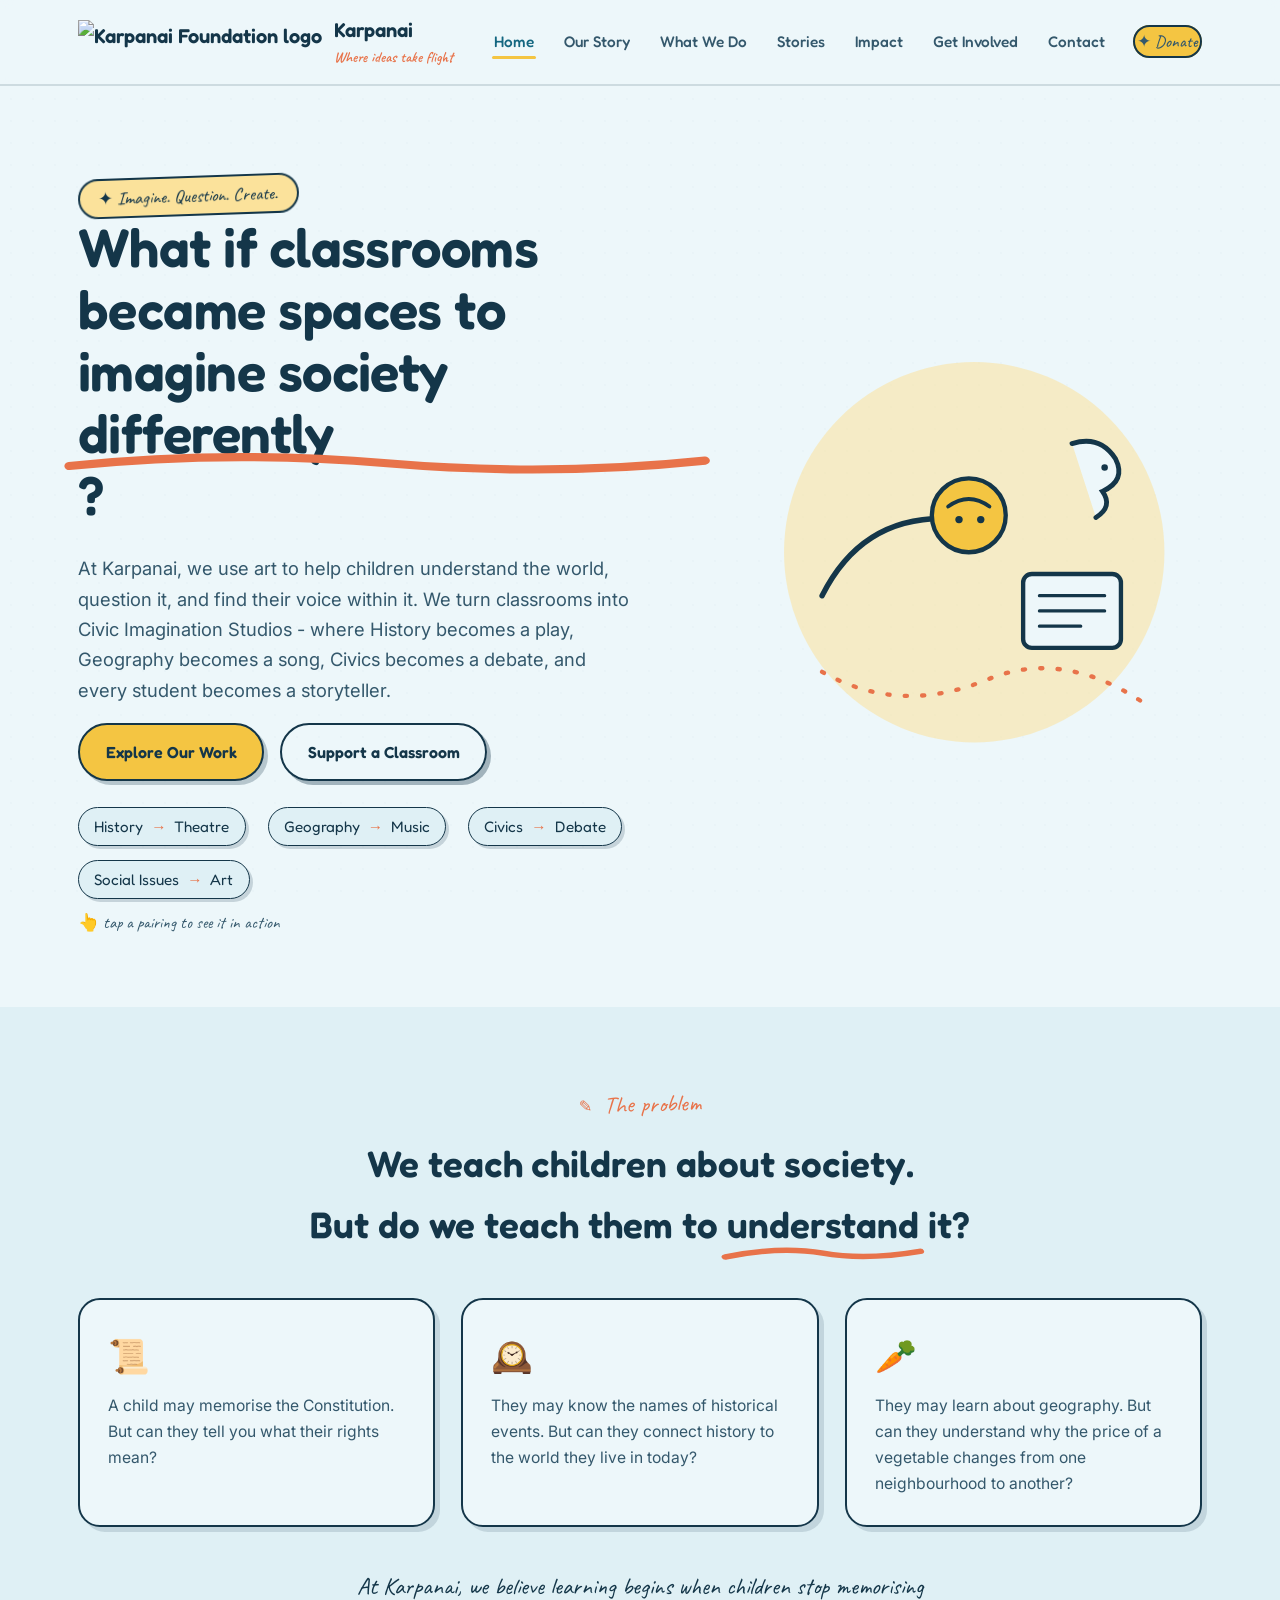
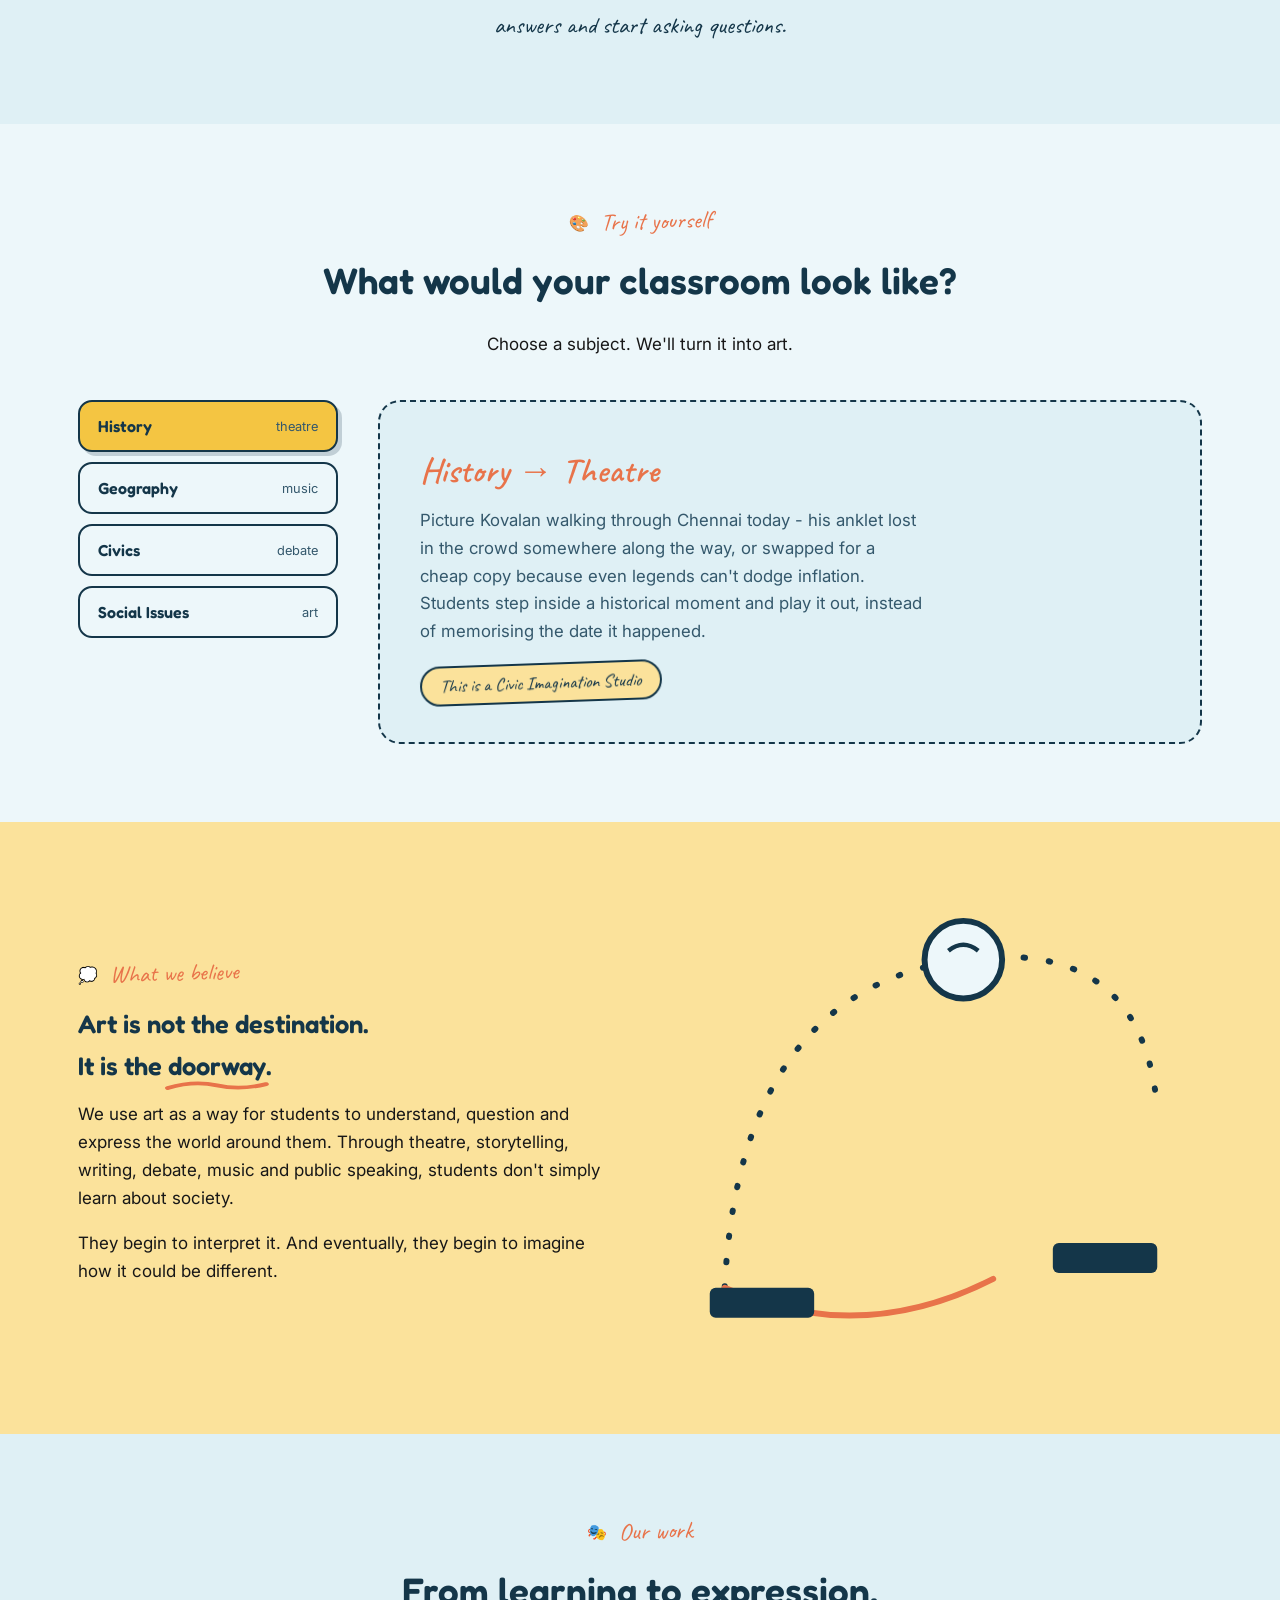
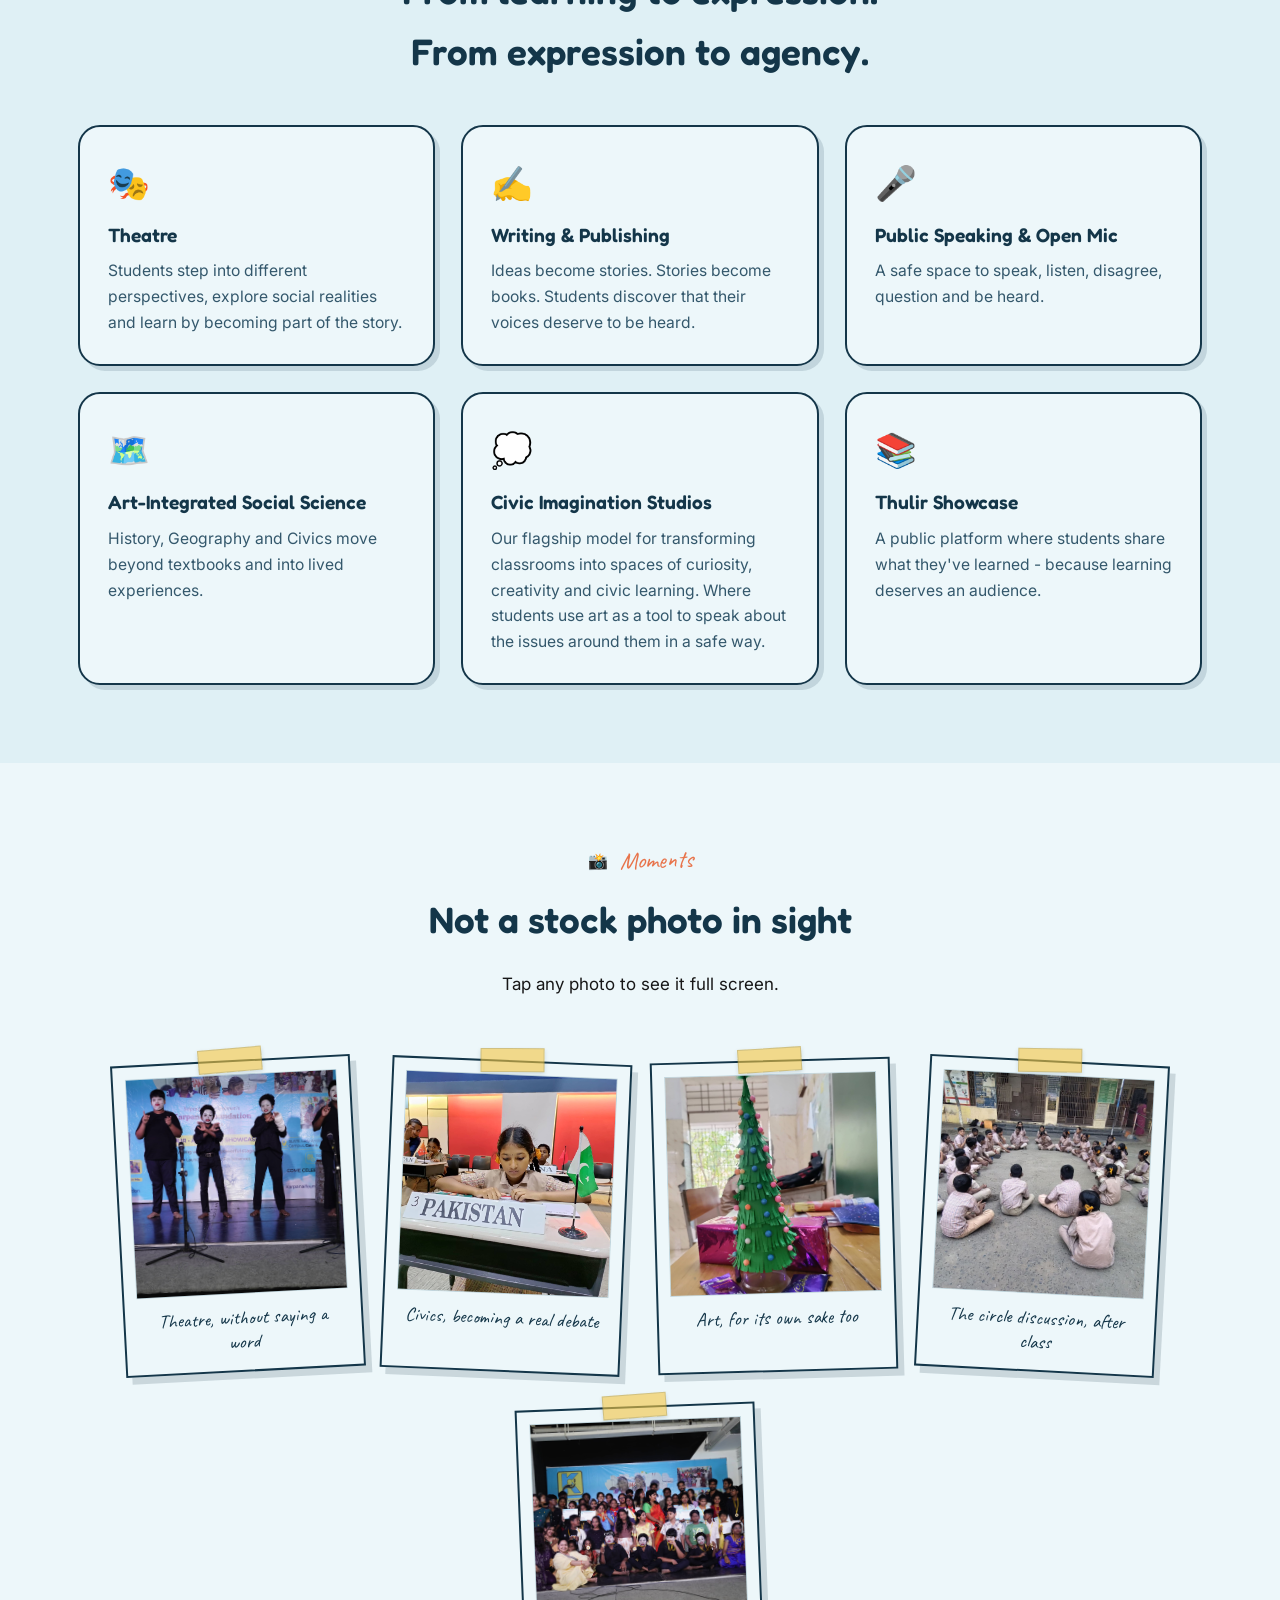
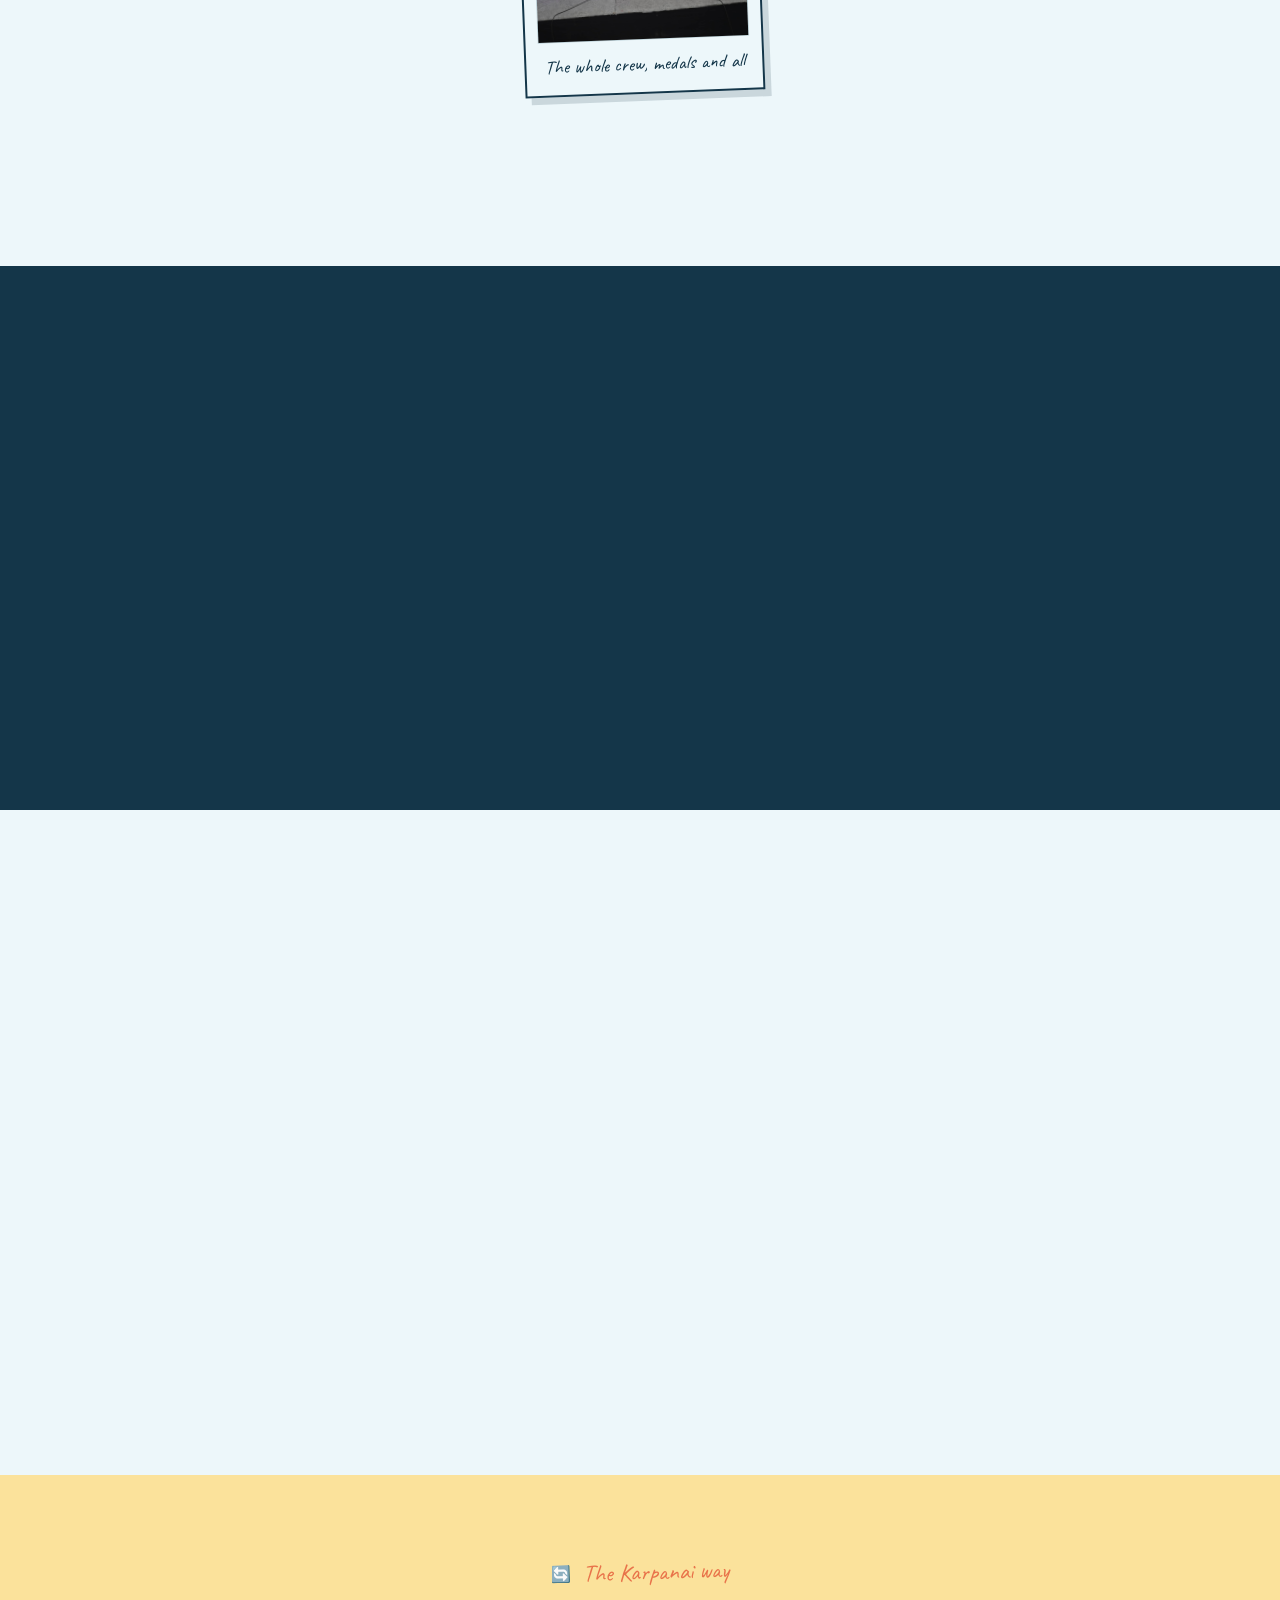
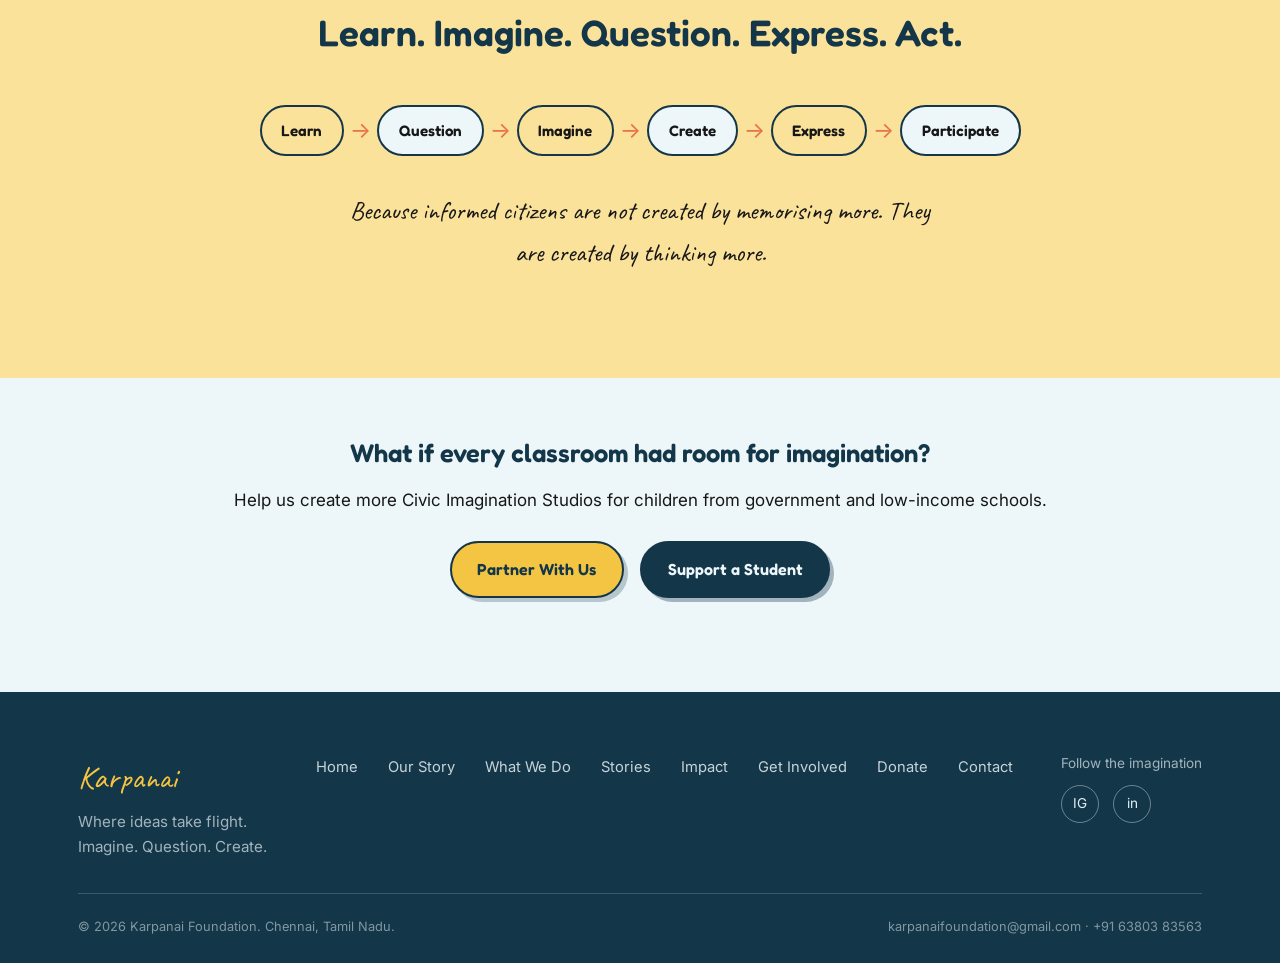
==== index.html @ 03db067e "Redesign site: clean URLs, real photo galleries, and content updates - Convert all inner pages to cl" ====
<!DOCTYPE html>
<html lang="en">
<head>
<meta charset="UTF-8">
<meta name="viewport" content="width=device-width, initial-scale=1.0">
<title>Home | Karpanai Foundation</title>
<meta name="description" content="Karpanai Foundation transforms classrooms into Civic Imagination Studios where children use art to understand, question and express the world around them.">
<link rel="icon" href="assets/logo.jpg">
<link rel="stylesheet" href="css/style.css">
</head>
<body>
<div id="top"></div>
<header class="site-header">
  <nav class="nav">
    <a class="nav-brand" href="./">
      <img src="assets/logo.jpg" alt="Karpanai Foundation logo">
      <span>Karpanai<small>Where ideas take flight</small></span>
    </a>
    <ul class="nav-links" id="navLinks">
      <li><a href="./">Home</a></li>
      <li><a href="our-story/">Our Story</a></li>
      <li><a href="what-we-do/">What We Do</a></li>
      <li><a href="stories/">Stories</a></li>
      <li><a href="impact/">Impact</a></li>
      <li><a href="get-involved/">Get Involved</a></li>
      <li><a href="contact/">Contact</a></li>
      <li><a href="donate/" class="nav-cta">✦ Donate</a></li>
    </ul>
    <button class="nav-toggle" id="navToggle" aria-label="Toggle menu" aria-expanded="false">
      <span></span><span></span><span></span>
    </button>
  </nav>
</header>


<section class="hero">
  <div class="wrap">
    <div class="hero-copy reveal">
      <span class="badge">✦ Imagine. Question. Create.</span>
      <h1>What if classrooms became spaces to <span class="doodle-underline">imagine society differently<svg viewBox="0 0 400 20" preserveAspectRatio="none"><path d="M2 14 Q100 2 200 12 T398 10"/></svg></span>?</h1>
      <p class="lede">At Karpanai, we use art to help children understand the world, question it, and find their voice within it. We turn classrooms into Civic Imagination Studios - where History becomes a play, Geography becomes a song, Civics becomes a debate, and every student becomes a storyteller.</p>
      <div class="btn-row">
        <a class="btn btn-yellow" href="what-we-do/">Explore Our Work</a>
        <a class="btn btn-ghost" href="https://forms.gle/n31mEGHjFD6ANVn47" target="_blank" rel="noopener">Support a Classroom</a>
      </div>
      <div class="chip-line">
        <a href="#picker" class="chip-link" data-subject="history">History <b>→</b> Theatre</a>
        <a href="#picker" class="chip-link" data-subject="geography">Geography <b>→</b> Music</a>
        <a href="#picker" class="chip-link" data-subject="civics">Civics <b>→</b> Debate</a>
        <a href="#picker" class="chip-link" data-subject="social">Social Issues <b>→</b> Art</a>
      </div>
      <p class="chip-hint"><span class="chip-hint-point">👆</span> tap a pairing to see it in action</p>
    </div>
    <div class="hero-art reveal reveal-delay-2" aria-hidden="true">
      <svg viewBox="0 0 420 420" width="100%" style="overflow:visible">
        <circle cx="210" cy="210" r="175" fill="#FBE29B" opacity="0.55"/>
        <g class="floaty" style="--r:-4deg">
          <path d="M70 250 q40 -80 130 -70" stroke="#143649" stroke-width="5" fill="none" stroke-linecap="round"/>
          <circle cx="205" cy="176" r="34" fill="#F4C542" stroke="#143649" stroke-width="4"/>
          <path d="M186 168 q19 -14 38 0" stroke="#143649" stroke-width="3.5" fill="none" stroke-linecap="round"/>
          <circle cx="196" cy="180" r="3.4" fill="#143649"/>
          <circle cx="216" cy="180" r="3.4" fill="#143649"/>
        </g>
        <g class="floaty" style="--r:3deg; animation-delay:.6s">
          <rect x="255" y="230" width="90" height="68" rx="8" fill="#EDF7FA" stroke="#143649" stroke-width="4"/>
          <path d="M270 250 h60 M270 264 h60 M270 278 h38" stroke="#143649" stroke-width="3" stroke-linecap="round"/>
        </g>
        <g class="floaty" style="--r:-2deg; animation-delay:1.1s">
          <path d="M70 320 q70 40 150 8 q70 -30 145 20" stroke="#E8734A" stroke-width="4" fill="none" stroke-linecap="round" stroke-dasharray="2 14"/>
        </g>
        <g class="floaty" style="--r:5deg; animation-delay:.3s">
          <path d="M300 110 q26 -8 40 14 q10 20 -12 30 q10 14 -6 24" stroke="#143649" stroke-width="4.5" fill="#EDF7FA" stroke-linecap="round"/>
          <circle cx="330" cy="132" r="3" fill="#143649"/>
        </g>
      </svg>
    </div>
  </div>
</section>

<section class="section-paper-dim">
  <div class="wrap">
    <div class="section-head center reveal">
      <span class="eyebrow"><span class="pin">✎</span> The problem</span>
      <h2>We teach children about society.<br>But do we teach them to <span class="doodle-underline">understand<svg viewBox="0 0 140 20" preserveAspectRatio="none"><path d="M2 14 Q40 2 70 10 T138 8"/></svg></span> it?</h2>
    </div>
    <div class="three-col">
      <div class="card card-tilt reveal reveal-delay-1">
        <span class="icon">📜</span>
        <p>A child may memorise the Constitution. But can they tell you what their rights mean?</p>
      </div>
      <div class="card card-tilt reveal reveal-delay-2">
        <span class="icon">🕰️</span>
        <p>They may know the names of historical events. But can they connect history to the world they live in today?</p>
      </div>
      <div class="card card-tilt reveal reveal-delay-3">
        <span class="icon">🥕</span>
        <p>They may learn about geography. But can they understand why the price of a vegetable changes from one neighbourhood to another?</p>
      </div>
    </div>
    <p class="center reveal mt-lg" style="font-family:var(--font-hand); font-size:1.5rem; color:var(--ink); max-width:56ch; margin:40px auto 0;">At Karpanai, we believe learning begins when children stop memorising answers and start asking questions.</p>
  </div>
</section>

<section id="picker">
  <div class="wrap">
    <div class="section-head center reveal">
      <span class="eyebrow"><span class="pin">🎨</span> Try it yourself</span>
      <h2>What would your classroom look like?</h2>
      <p class="lede" style="margin:0 auto;">Choose a subject. We'll turn it into art.</p>
    </div>
    <div class="picker reveal">
      <div class="picker-list">
        <button class="picker-btn active" data-subject="history">History <span class="tag">theatre</span></button>
        <button class="picker-btn" data-subject="geography">Geography <span class="tag">music</span></button>
        <button class="picker-btn" data-subject="civics">Civics <span class="tag">debate</span></button>
        <button class="picker-btn" data-subject="social">Social Issues <span class="tag">art</span></button>
      </div>
      <div class="picker-stage">
        <h3 id="pickerTitle">History → Theatre</h3>
        <p id="pickerText">Picture Kovalan walking through Chennai today - his anklet lost in the crowd somewhere along the way, or swapped for a cheap copy because even legends can't dodge inflation. Students step inside a historical moment and play it out, instead of memorising the date it happened.</p>
        <a id="pickerLink" class="picker-resource" href="#" target="_blank" rel="noopener" style="display:none;">See an example →</a>
        <span class="badge" style="align-self:flex-start;">This is a Civic Imagination Studio</span>
      </div>
    </div>
  </div>
</section>

<section class="section-yellow">
  <div class="wrap two-col">
    <div class="reveal">
      <span class="eyebrow"><span class="pin">💭</span> What we believe</span>
      <h2>Art is not the destination.<br>It is the <span class="doodle-underline">doorway<svg viewBox="0 0 110 20" preserveAspectRatio="none"><path d="M2 14 Q30 2 55 10 T108 8"/></svg></span>.</h2>
      <p>We use art as a way for students to understand, question and express the world around them. Through theatre, storytelling, writing, debate, music and public speaking, students don't simply learn about society.</p>
      <p>They begin to interpret it. And eventually, they begin to imagine how it could be different.</p>
    </div>
    <div class="reveal reveal-delay-2" aria-hidden="true">
      <svg viewBox="0 0 360 300" width="100%">
        <path d="M40 260 Q50 60 200 40 Q320 24 330 140" stroke="#143649" stroke-width="4" fill="none" stroke-linecap="round" stroke-dasharray="1 16"/>
        <circle cx="200" cy="40" r="26" fill="#EDF7FA" stroke="#143649" stroke-width="4"/>
        <path d="M190 34 q10 -8 20 0" stroke="#143649" stroke-width="3" fill="none"/>
        <path d="M40 260 q90 40 180 -6" stroke="#E8734A" stroke-width="4" fill="none" stroke-linecap="round"/>
        <rect x="30" y="260" width="70" height="20" rx="4" fill="#143649"/>
        <rect x="260" y="230" width="70" height="20" rx="4" fill="#143649"/>
      </svg>
    </div>
  </div>
</section>

<section class="section-paper-dim">
  <div class="wrap">
    <div class="section-head center reveal">
      <span class="eyebrow"><span class="pin">🎭</span> Our work</span>
      <h2>From learning to expression.<br>From expression to agency.</h2>
    </div>
    <div class="three-col">
      <div class="card card-tilt reveal reveal-delay-1"><span class="icon">🎭</span><h3>Theatre</h3><p>Students step into different perspectives, explore social realities and learn by becoming part of the story.</p></div>
      <div class="card card-tilt reveal reveal-delay-2"><span class="icon">✍️</span><h3>Writing & Publishing</h3><p>Ideas become stories. Stories become books. Students discover that their voices deserve to be heard.</p></div>
      <div class="card card-tilt reveal reveal-delay-3"><span class="icon">🎤</span><h3>Public Speaking & Open Mic</h3><p>A safe space to speak, listen, disagree, question and be heard.</p></div>
      <div class="card card-tilt reveal reveal-delay-1"><span class="icon">🗺️</span><h3>Art-Integrated Social Science</h3><p>History, Geography and Civics move beyond textbooks and into lived experiences.</p></div>
      <div class="card card-tilt reveal reveal-delay-2"><span class="icon">💭</span><h3>Civic Imagination Studios</h3><p>Our flagship model for transforming classrooms into spaces of curiosity, creativity and civic learning. Where students use art as a tool to speak about the issues around them in a safe way.</p></div>
      <div class="card card-tilt reveal reveal-delay-3"><span class="icon">📚</span><h3>Thulir Showcase</h3><p>A public platform where students share what they've learned - because learning deserves an audience.</p></div>
    </div>
  </div>
</section>

<section>
  <div class="wrap">
    <div class="section-head center reveal">
      <span class="eyebrow"><span class="pin">📸</span> Moments</span>
      <h2>Not a stock photo in sight</h2>
      <p class="lede" style="margin:0 auto;">Tap any photo to see it full screen.</p>
    </div>
    <div class="scrap-gallery reveal">
      <div class="scrap-item" data-full="assets/Thulir/_DSC5247.JPG" data-caption="A mime performance at the Thulir showcase.">
        <span class="scrap-tape"></span>
        <img class="scrap-photo" src="assets/Thulir/_DSC5247.JPG" alt="Four students performing a mime act at the Thulir showcase" loading="lazy">
        <div class="scrap-cap">Theatre, without saying a word</div>
        <span class="scrap-zoom">⤢</span>
      </div>
      <div class="scrap-item" data-full="assets/Government_school_pictures/IMG_20230323_162351.jpg" data-caption="Representing Pakistan at a Model United Nations conference.">
        <span class="scrap-tape"></span>
        <img class="scrap-photo" src="assets/Government_school_pictures/IMG_20230323_162351.jpg" alt="A student delegate representing Pakistan at a Model United Nations conference" loading="lazy">
        <div class="scrap-cap">Civics, becoming a real debate</div>
        <span class="scrap-zoom">⤢</span>
      </div>
      <div class="scrap-item" data-full="assets/Artifacts/IMG_20231222_093436.jpg" data-caption="A handmade paper Christmas tree, made in the studio.">
        <span class="scrap-tape"></span>
        <img class="scrap-photo" src="assets/Artifacts/IMG_20231222_093436.jpg" alt="A handmade paper Christmas tree craft made by a student" loading="lazy">
        <div class="scrap-cap">Art, for its own sake too</div>
        <span class="scrap-zoom">⤢</span>
      </div>
      <div class="scrap-item" data-full="assets/Government_school_pictures/IMG_20230113_093641.jpg" data-caption="A circle discussion after a Civic Imagination Studio session.">
        <span class="scrap-tape"></span>
        <img class="scrap-photo" src="assets/Government_school_pictures/IMG_20230113_093641.jpg" alt="Students sitting in a circle for a classroom discussion" loading="lazy">
        <div class="scrap-cap">The circle discussion, after class</div>
        <span class="scrap-zoom">⤢</span>
      </div>
      <div class="scrap-item" data-full="assets/Thulir/_DSC5532.JPG" data-caption="The whole Thulir cohort, facilitators and volunteers, after the showcase.">
        <span class="scrap-tape"></span>
        <img class="scrap-photo" src="assets/Thulir/_DSC5532.JPG" alt="A large group photo of the whole Thulir cohort with facilitators and volunteers after the showcase" loading="lazy">
        <div class="scrap-cap">The whole crew, medals and all</div>
        <span class="scrap-zoom">⤢</span>
      </div>
    </div>
    <p class="center reveal" style="margin-top:10px;"><a class="btn btn-ghost" href="impact/">See more moments →</a></p>
  </div>
</section>

<section class="section-alt">
  <div class="wrap">
    <div class="section-head center reveal">
      <span class="eyebrow"><span class="pin">🔢</span> By the numbers</span>
      <h2>The numbers so far</h2>
    </div>
    <div class="six-col reveal">
      <div class="stat"><span class="num" data-count="120" data-suffix="+">0</span><div class="label">Students reached</div></div>
      <div class="stat"><span class="num" data-count="16">0</span><div class="label">Young authors published</div></div>
      <div class="stat"><span class="num" data-count="2">0</span><div class="label">Learning sites</div></div>
      <div class="stat"><span class="num" data-count="6">0</span><div class="label">Facilitators & artists</div></div>
      <div class="stat"><span class="num" data-count="12" data-suffix="+">0</span><div class="label">Volunteers</div></div>
      <div class="stat"><span class="num" data-count="18" data-suffix="+">0</span><div class="label">Community arts events</div></div>
    </div>
    <p class="center reveal" style="margin-top:26px; font-family:var(--font-hand); font-size:1.6rem; color:var(--yellow);">₹4.04L raised in grants, donations & crowdfunding</p>
  </div>
</section>

<section>
  <div class="wrap two-col">
    <div class="scrap-gallery reveal" style="padding:0; justify-content:center;">
      <div class="scrap-item" data-full="assets/Government_school_pictures/IMG_20240422_150855.jpg" data-caption="Saranya and Karthik with their published books, A Good Boy and Pink World.">
        <span class="scrap-tape"></span>
        <img class="scrap-photo" src="assets/Government_school_pictures/IMG_20240422_150855.jpg" alt="Saranya and Karthik holding their published books, A Good Boy and Pink World" loading="lazy">
        <div class="scrap-cap">Karthik, the day Pink World arrived</div>
        <span class="scrap-zoom">⤢</span>
      </div>
    </div>
    <div class="reveal reveal-delay-2">
      <span class="eyebrow"><span class="pin">📖</span> A student story</span>
      <h2>What happens when a child gets a voice?</h2>
      <h3 style="font-family:var(--font-hand); color:var(--coral); font-size:2rem; margin-bottom:.3em;">The Pink World</h3>
      <p>A 13-year-old student imagined a world where everyone is born pink - except one child who is blue. What begins as a simple fictional world becomes a story about discrimination, belonging, equality and freedom.</p>
      <p>The student didn't simply reproduce a textbook definition of equality. He reimagined it. And then he published it. Today, he dreams of becoming a writer and journalist.</p>
      <p style="font-family:var(--font-hand); font-size:1.3rem; color:var(--ink);">Sometimes a child's first book is also their first act of citizenship.</p>
      <a class="btn btn-coral" href="stories/">Read the Story →</a>
    </div>
  </div>
</section>

<section class="section-yellow">
  <div class="wrap">
    <div class="section-head center reveal">
      <span class="eyebrow"><span class="pin">🔄</span> The Karpanai way</span>
      <h2>Learn. Imagine. Question. Express. Act.</h2>
    </div>
    <div class="journey reveal">
      <span class="step">Learn</span><span class="arrow">→</span>
      <span class="step">Question</span><span class="arrow">→</span>
      <span class="step">Imagine</span><span class="arrow">→</span>
      <span class="step">Create</span><span class="arrow">→</span>
      <span class="step">Express</span><span class="arrow">→</span>
      <span class="step">Participate</span>
    </div>
    <p class="center reveal" style="margin-top:34px; font-family:var(--font-hand); font-size:1.6rem; max-width:50ch; margin-left:auto; margin-right:auto;">Because informed citizens are not created by memorising more. They are created by thinking more.</p>
  </div>
</section>

<section class="section-tight">
  <div class="wrap center reveal">
    <h2>What if every classroom had room for imagination?</h2>
    <p class="lede" style="margin:0 auto 26px;">Help us create more Civic Imagination Studios for children from government and low-income schools.</p>
    <div class="btn-row" style="justify-content:center;">
      <a class="btn btn-yellow" href="get-involved/">Partner With Us</a>
      <a class="btn" href="donate/">Support a Student</a>
    </div>
  </div>
</section>

<footer class="site-footer">
  <div class="wrap">
    <div class="footer-top">
      <div>
        <div class="footer-brand">Karpanai</div>
        <div class="footer-tag">Where ideas take flight.<br>Imagine. Question. Create.</div>
      </div>
      <ul class="footer-nav">
        <li><a href="./">Home</a></li>
        <li><a href="our-story/">Our Story</a></li>
        <li><a href="what-we-do/">What We Do</a></li>
        <li><a href="stories/">Stories</a></li>
        <li><a href="impact/">Impact</a></li>
        <li><a href="get-involved/">Get Involved</a></li>
        <li><a href="donate/">Donate</a></li>
        <li><a href="contact/">Contact</a></li>
      </ul>
      <div>
        <div class="small-note" style="color:rgba(237,247,250,.65); margin-bottom:10px;">Follow the imagination</div>
        <div class="footer-social">
          <a href="https://instagram.com" target="_blank" rel="noopener" aria-label="Instagram">IG</a>
          <a href="https://linkedin.com" target="_blank" rel="noopener" aria-label="LinkedIn">in</a>
        </div>
      </div>
    </div>
    <div class="footer-bottom">
      <span>© <span id="year"></span> Karpanai Foundation. Chennai, Tamil Nadu.</span>
      <span>karpanaifoundation@gmail.com · +91 63803 83563</span>
    </div>
  </div>
</footer>
<a href="#top" id="toTop" aria-label="Back to top">↑</a>
<script src="https://code.jquery.com/jquery-3.7.1.min.js"></script>
<script src="js/main.js"></script>
<script>document.getElementById('year').textContent = new Date().getFullYear();</script>
</body>
</html>
---- css/style.css ----
/* ==========================================================================
   KARPANAI FOUNDATION — "Sketchbook" Design System
   Where ideas take flight.
   ========================================================================== */

@import url('https://fonts.googleapis.com/css2?family=Caveat:wght@500;600;700&family=Fredoka:wght@400;500;600;700&family=Inter:ital,wght@0,400;0,500;0,600;0,700;1,400&display=swap');

:root{
  --ink:        #143649;
  --ink-soft:   #34586C;
  --brand:      #2CA9D2;
  --brand-text: #136680;
  --yellow:     #F4C542;
  --yellow-soft:#FBE29B;
  --paper:      #EDF7FA;
  --paper-dim:  #DFF0F5;
  --charcoal:   #171717;
  --coral:      #E8734A;
  --line:       rgba(20,54,73,0.14);
  --line-soft:  rgba(20,54,73,0.08);
  --shadow:     rgba(20,54,73,0.16);

  --font-hand:   'Caveat', cursive;
  --font-head:   'Fredoka', sans-serif;
  --font-body:   'Inter', sans-serif;

  --radius: 22px;
  --wrap: 1180px;
}

/* ---------- Reset ---------- */
*, *::before, *::after{ box-sizing: border-box; }
html{ scroll-behavior: smooth; }
body{
  margin:0;
  background: var(--paper);
  color: var(--charcoal);
  font-family: var(--font-body);
  font-size: 17px;
  line-height: 1.65;
  -webkit-font-smoothing: antialiased;
  overflow-x: hidden;
}
img{ max-width: 100%; display:block; }
a{ color: inherit; text-decoration: none; }
ul{ margin:0; padding:0; list-style:none; }
button{ font-family: inherit; cursor:pointer; }
h1,h2,h3,h4{ font-family: var(--font-head); margin: 0 0 .5em; color: var(--ink); font-weight: 600; }
p{ margin: 0 0 1em; }

.wrap{
  max-width: var(--wrap);
  margin: 0 auto;
  padding: 0 28px;
}

/* subtle notebook-paper texture on the whole page */
body::before{
  content:"";
  position: fixed;
  inset:0;
  pointer-events:none;
  z-index: 0;
  opacity:.5;
  background-image:
    radial-gradient(rgba(20,54,73,0.035) 1px, transparent 1px);
  background-size: 22px 22px;
}

/* ---------- Focus ---------- */
a:focus-visible, button:focus-visible, input:focus-visible, textarea:focus-visible, select:focus-visible{
  outline: 3px solid var(--coral);
  outline-offset: 3px;
  border-radius: 4px;
}

/* ==========================================================================
   Hand-drawn utility bits
   ========================================================================== */

/* wobbly underline drawn under a highlighted word */
.doodle-underline{
  position: relative;
  display: inline-block;
}
.doodle-underline svg{
  position:absolute;
  left: -2%;
  bottom: -.18em;
  width: 104%;
  height: .5em;
  overflow: visible;
}
.doodle-underline svg path{
  stroke: var(--coral);
  stroke-width: 6;
  fill:none;
  stroke-linecap: round;
  stroke-dasharray: 400;
  stroke-dashoffset: 400;
  transition: stroke-dashoffset 1s ease;
}
.doodle-underline.in-view svg path{ stroke-dashoffset: 0; }

.tape{
  position:absolute;
  width:70px; height:26px;
  background: rgba(244,197,66,.55);
  border: 1px solid rgba(20,54,73,.12);
  box-shadow: 0 3px 6px rgba(20,54,73,.12);
}

.torn-divider{
  width:100%;
  height: 46px;
  display:block;
  margin-top:-1px;
}

.eyebrow{
  font-family: var(--font-hand);
  font-size: 1.5rem;
  color: var(--coral);
  display:inline-flex;
  align-items:center;
  gap:.5em;
  margin-bottom:.4em;
  transform: rotate(-1.5deg);
}
.eyebrow .pin{ font-size:1rem; }

.badge{
  display:inline-block;
  font-family: var(--font-hand);
  font-size:1.15rem;
  color: var(--ink);
  border:2px solid var(--ink);
  border-radius: 999px;
  padding: .15em 1em;
  transform: rotate(-2deg);
  background: var(--yellow-soft);
}

/* ==========================================================================
   Buttons
   ========================================================================== */
.btn{
  position:relative;
  display:inline-flex;
  align-items:center;
  gap:.5em;
  font-family: var(--font-head);
  font-weight:600;
  font-size: 1rem;
  padding: .85em 1.6em;
  border-radius: 999px;
  border: 2.5px solid var(--ink);
  background: var(--ink);
  color: var(--paper);
  transition: transform .18s ease, box-shadow .18s ease, background .18s ease, color .18s ease;
  box-shadow: 4px 4px 0 rgba(20,54,73,.35);
}
.btn:hover{ transform: translate(-2px,-2px); box-shadow: 6px 6px 0 rgba(20,54,73,.35); }
.btn:active{ transform: translate(0,0); box-shadow: 2px 2px 0 rgba(20,54,73,.35); }
.btn.btn-yellow{ background: var(--yellow); color: var(--ink); border-color: var(--ink); box-shadow: 4px 4px 0 rgba(20,54,73,.25); }
.btn.btn-ghost{ background: transparent; color: var(--ink); }
.btn.btn-coral{ background: var(--coral); border-color: var(--coral); color:var(--paper); box-shadow: 4px 4px 0 rgba(232,115,74,.35);}

.btn-row{ display:flex; flex-wrap:wrap; gap: 16px; }

/* ==========================================================================
   Navigation
   ========================================================================== */
.site-header{
  position: sticky; top:0; z-index: 100;
  background: rgba(237,247,250,.9);
  backdrop-filter: blur(6px);
  border-bottom: 2px solid var(--line);
}
.nav{
  display:flex;
  align-items:center;
  justify-content:space-between;
  padding: 14px 28px;
  max-width: var(--wrap);
  margin: 0 auto;
}
.nav-brand{
  display:flex; align-items:center; gap:12px;
  font-family: var(--font-head);
  font-weight:600;
  font-size:1.25rem;
  color: var(--ink);
}
.nav-brand img{ height:44px; width:auto; }
.nav-brand small{
  display:block;
  font-family: var(--font-hand);
  font-size: .95rem;
  color: var(--coral);
  font-weight:600;
  margin-top:-2px;
}
.nav-links{
  display:flex; align-items:center; gap: 26px;
  font-family: var(--font-head);
  font-size: .96rem;
  font-weight:500;
}
.nav-links a{
  position:relative;
  padding: 4px 2px;
  color: var(--ink-soft);
}
.nav-links a:hover, .nav-links a.active{ color: var(--brand-text); }
.nav-links a.active::after{
  content:"";
  position:absolute; left:0; right:0; bottom:-4px;
  height:3px; background: var(--yellow);
  border-radius: 3px;
}
.nav-cta{
  font-family: var(--font-hand);
  font-size:1.05rem;
  color: var(--ink);
  background: var(--yellow);
  padding: .35em 1em;
  border-radius: 999px;
  border: 2px solid var(--ink);
  transform: rotate(-2deg);
}
.nav-toggle{
  display:none;
  flex-direction:column; gap:5px;
  background:none; border:none; padding:6px;
}
.nav-toggle span{ width:26px; height:3px; background: var(--ink); border-radius:2px; }

@media (max-width: 900px){
  .nav-links{
    position:fixed; inset: 70px 0 0 0;
    background: var(--paper);
    flex-direction:column;
    align-items:flex-start;
    padding: 30px 34px;
    gap: 22px;
    font-size: 1.2rem;
    transform: translateY(-110%);
    transition: transform .3s ease;
    overflow-y:auto;
  }
  .nav-links.open{ transform: translateY(0); }
  .nav-toggle{ display:flex; }
}

/* ==========================================================================
   Hero
   ========================================================================== */
.hero{
  position:relative;
  padding: 90px 0 70px;
  overflow:hidden;
}
.hero .wrap{
  display:grid;
  grid-template-columns: 1.15fr .85fr;
  gap: 50px;
  align-items:center;
  position:relative; z-index:2;
}
.hero h1{
  font-size: clamp(2.1rem, 4.4vw, 3.4rem);
  line-height:1.14;
  letter-spacing:-.01em;
}
.hero .lede{
  font-size: 1.15rem;
  color: var(--ink-soft);
  max-width: 46ch;
}
.hero-art{
  position:relative;
}
.floaty{ animation: floaty 5s ease-in-out infinite; }
@keyframes floaty{
  0%,100%{ transform: translateY(0) rotate(var(--r,0deg)); }
  50%{ transform: translateY(-10px) rotate(var(--r,0deg)); }
}

.page-hero{
  padding: 64px 0 46px;
  text-align:center;
}
.page-hero h1{ font-size: clamp(2rem,4vw,2.9rem); }
.page-hero .lede{ max-width: 60ch; margin: 0 auto; color: var(--ink-soft); font-size:1.1rem; }

/* subject chips line: History → Theatre etc */
.chip-line{
  display:flex; flex-wrap:wrap; gap: 14px 22px;
  margin-top: 26px;
  font-family: var(--font-head);
  font-size: .95rem;
}
.chip-line span, .chip-line a{
  display:inline-flex; align-items:center; gap:8px;
  background: var(--paper-dim);
  border:1.5px dashed var(--ink);
  border-radius: 999px;
  padding: .4em 1em;
}
.chip-line span b, .chip-line a b{ color: var(--coral); font-weight:600; }
.chip-line a{
  color: var(--ink);
  text-decoration: none;
  cursor: pointer;
  border-style: solid;
  box-shadow: 3px 3px 0 rgba(20,54,73,.18);
  transition: background .18s ease, transform .18s ease, box-shadow .18s ease;
}
.chip-line a:hover{
  background: var(--yellow-soft);
  transform: translate(-2px,-2px);
  box-shadow: 5px 5px 0 rgba(20,54,73,.25);
}
.chip-line a:active{
  transform: translate(0,0);
  box-shadow: 1px 1px 0 rgba(20,54,73,.25);
}
.chip-hint{
  margin: 10px 0 0;
  font-family: var(--font-hand);
  font-size: 1.05rem;
  color: var(--ink-soft);
}
.chip-hint-point{
  display:inline-block;
  animation: point-nudge 1.6s ease-in-out infinite;
}
@keyframes point-nudge{
  0%, 60%, 100%{ transform: translateX(0) rotate(0deg); }
  15%{ transform: translateX(6px) rotate(-8deg); }
  30%{ transform: translateX(0) rotate(0deg); }
  45%{ transform: translateX(6px) rotate(-8deg); }
}

/* "Whether you want to..." list (contact page) */
.want-list{
  display:flex; flex-wrap:wrap; justify-content:center; gap: 12px 14px;
  max-width: 760px;
  margin: 26px auto 0;
  font-family: var(--font-head);
  font-size: .95rem;
}
.want-item{
  display:inline-flex; align-items:center; gap:8px;
  background: var(--paper-dim);
  border: 1.5px dashed var(--ink);
  border-radius: 999px;
  padding: .55em 1.2em;
  color: var(--ink);
}
.want-item.want-link{
  color: var(--ink);
  text-decoration: none;
  cursor: pointer;
  border-style: solid;
  background: var(--paper);
  box-shadow: 3px 3px 0 rgba(20,54,73,.18);
  transition: background .18s ease, transform .18s ease, box-shadow .18s ease;
}
.want-item.want-link:hover{
  background: var(--yellow-soft);
  transform: translate(-2px,-2px);
  box-shadow: 5px 5px 0 rgba(20,54,73,.25);
}
.want-item.want-link:active{
  transform: translate(0,0);
  box-shadow: 1px 1px 0 rgba(20,54,73,.25);
}
.want-arrow{ color: var(--coral); font-weight:600; }
@media (max-width: 560px){
  .want-list{ flex-direction:column; align-items:stretch; }
  .want-item{ justify-content:center; }
}

/* ==========================================================================
   Sections / generic
   ========================================================================== */
section{ position:relative; padding: 78px 0; z-index:1; }
.section-tight{ padding: 54px 0; }
.section-alt{ background: var(--ink); color: var(--paper); }
.section-alt h2, .section-alt h3{ color: var(--paper); }
.section-alt .eyebrow{ color: var(--yellow); }
.section-yellow{ background: var(--yellow-soft); }
.section-paper-dim{ background: var(--paper-dim); }

.section-head{ max-width: 720px; margin-bottom: 42px; }
.section-head.center{ margin-left:auto; margin-right:auto; text-align:center; }
.section-head h2{ font-size: clamp(1.6rem, 3vw, 2.3rem); }

.two-col{ display:grid; grid-template-columns: 1fr 1fr; gap: 50px; align-items:center; }
.three-col{ display:grid; grid-template-columns: repeat(3,1fr); gap: 26px; }
.four-col{ display:grid; grid-template-columns: repeat(4,1fr); gap: 22px; }
.six-col{ display:grid; grid-template-columns: repeat(6,1fr); gap: 20px; }

@media (max-width: 980px){
  .hero .wrap{ grid-template-columns: 1fr; }
  .two-col{ grid-template-columns: 1fr; }
  .three-col{ grid-template-columns: 1fr 1fr; }
  .four-col{ grid-template-columns: 1fr 1fr; }
  .six-col{ grid-template-columns: 1fr 1fr; }
}
@media (max-width: 560px){
  .three-col, .four-col, .six-col{ grid-template-columns: 1fr; }
}

/* ---------- cards ---------- */
.card{
  background: var(--paper);
  border: 2px solid var(--ink);
  border-radius: var(--radius);
  padding: 28px;
  box-shadow: 5px 5px 0 rgba(20,54,73,.14);
  transition: transform .2s ease, box-shadow .2s ease;
}
.card:hover{ transform: translateY(-4px); box-shadow: 7px 8px 0 rgba(20,54,73,.18); }
.card .icon{ font-size: 2.1rem; display:block; margin-bottom: 10px; }
.card h3{ font-size:1.2rem; margin-bottom:.35em; }
.card p{ color: var(--ink-soft); margin-bottom:0; font-size:.98rem; }

.card-tilt:nth-child(3n+1){ transform: rotate(-1deg); }
.card-tilt:nth-child(3n+2){ transform: rotate(0.8deg); }
.card-tilt:nth-child(3n+3){ transform: rotate(-0.6deg); }
.card-tilt:hover{ transform: translateY(-4px) rotate(0deg); }

/* value cards */
.value-card{ text-align:center; }
.value-card .icon{ font-size:2.4rem; }

/* ---------- reveal-on-scroll ---------- */
.reveal{ opacity:0; transform: translateY(28px); transition: opacity .7s ease, transform .7s ease; }
.reveal.in-view{ opacity:1; transform: translateY(0); }
.reveal-delay-1.in-view{ transition-delay:.08s; }
.reveal-delay-2.in-view{ transition-delay:.16s; }
.reveal-delay-3.in-view{ transition-delay:.24s; }
.reveal-delay-4.in-view{ transition-delay:.32s; }

/* ==========================================================================
   Interactive: subject picker (home)
   ========================================================================== */
.picker{
  display:grid;
  grid-template-columns: 260px 1fr;
  gap: 40px;
  align-items:flex-start;
}
.picker-list{ display:flex; flex-direction:column; gap:10px; }
.picker-btn{
  text-align:left;
  background: var(--paper);
  border: 2px solid var(--ink);
  border-radius: 14px;
  padding: 14px 18px;
  font-family: var(--font-head);
  font-weight:600;
  font-size: 1rem;
  color: var(--ink);
  display:flex; align-items:center; justify-content:space-between;
}
.picker-btn .tag{ font-family: var(--font-body); font-weight:400; font-size:.8rem; color: var(--ink-soft); }
.picker-btn.active{ background: var(--yellow); box-shadow: 4px 4px 0 rgba(20,54,73,.2); }
.picker-stage{
  background: var(--paper-dim);
  border: 2px dashed var(--ink);
  border-radius: var(--radius);
  padding: 40px;
  min-height: 260px;
  display:flex; flex-direction:column; justify-content:center;
  position:relative;
}
.picker-stage h3{ font-family: var(--font-hand); font-size:2.2rem; color: var(--coral); margin-bottom:.2em; }
.picker-stage p{ font-size:1.05rem; color: var(--ink-soft); max-width: 46ch; }
.picker-resource{
  display:inline-block;
  font-family: var(--font-head);
  font-weight:600;
  color: var(--brand-text);
  text-decoration: none;
  margin: 2px 0 16px;
}
.picker-resource:hover{ text-decoration: underline; }
@media (max-width: 800px){ .picker{ grid-template-columns: 1fr; } }

/* ==========================================================================
   Numbers / impact stats — handwritten, not corporate
   ========================================================================== */
.stat{
  text-align:center;
  padding: 18px 10px;
}
.stat .num{
  font-family: var(--font-hand);
  font-size: 3.1rem;
  color: var(--ink);
  line-height:1;
  display:inline-block;
  position:relative;
}
.stat:nth-child(odd) .num{ color: var(--coral); }
.stat .label{
  margin-top:8px;
  font-size:.92rem;
  color: var(--ink-soft);
  font-family: var(--font-body);
}
.section-alt .stat:nth-child(even) .num{ color: var(--paper); }
.section-alt .stat .label{ color: rgba(237,247,250,.72); }

/* ==========================================================================
   Karpanai way — circular journey
   ========================================================================== */
.journey{
  display:flex; flex-wrap:wrap; justify-content:center; align-items:center; gap: 6px;
}
.journey .step{
  font-family: var(--font-head);
  font-weight:600;
  background: var(--paper);
  border: 2px solid var(--ink);
  border-radius: 999px;
  padding: .7em 1.3em;
  font-size: .95rem;
}
.journey .step:nth-child(4n+1){ background: var(--yellow-soft); }
.journey .arrow{ font-size:1.4rem; color: var(--coral); }

/* ==========================================================================
   Story spotlight
   ========================================================================== */
.story-panel{
  background: var(--paper);
  border: 2px solid var(--ink);
  border-radius: var(--radius);
  padding: 40px;
  box-shadow: 6px 6px 0 rgba(20,54,73,.14);
  position:relative;
}
.story-panel .quote-mark{
  font-family: var(--font-hand);
  font-size: 5rem;
  color: var(--yellow);
  line-height:0;
  position:absolute; top:26px; left:26px;
}

/* ==========================================================================
   Footer
   ========================================================================== */
.site-footer{
  background: var(--ink);
  color: var(--paper-dim);
  padding: 60px 0 26px;
  margin-top: 40px;
}
.footer-top{
  display:flex; justify-content:space-between; align-items:flex-start; flex-wrap:wrap; gap: 34px;
  padding-bottom: 34px; border-bottom: 1px solid rgba(237,247,250,.18);
}
.footer-brand{ font-family: var(--font-hand); font-size:2rem; color: var(--yellow); }
.footer-tag{ font-size:.95rem; color: rgba(237,247,250,.65); margin-top:4px; }
.footer-nav{ display:flex; gap: 30px; flex-wrap:wrap; }
.footer-nav a{ font-size:.92rem; color: rgba(237,247,250,.82); }
.footer-nav a:hover{ color: var(--yellow); }
.footer-social{ display:flex; gap:14px; }
.footer-social a{
  width:38px; height:38px; border-radius:50%;
  border:1.5px solid rgba(237,247,250,.4);
  display:flex; align-items:center; justify-content:center;
  font-size:.85rem;
}
.footer-social a:hover{ background: var(--yellow); color: var(--ink); border-color: var(--yellow); }
.footer-bottom{
  display:flex; justify-content:space-between; flex-wrap:wrap; gap:10px;
  padding-top: 22px; font-size:.8rem; color: rgba(237,247,250,.5);
}

/* ==========================================================================
   Forms
   ========================================================================== */
.form-field{ margin-bottom: 20px; }
.form-field label{ display:block; font-family: var(--font-head); font-weight:500; margin-bottom:6px; font-size:.94rem; }
.form-field input, .form-field textarea, .form-field select{
  width:100%;
  border: 2px solid var(--ink);
  border-radius: 12px;
  padding: 12px 14px;
  font-family: var(--font-body);
  font-size: 1rem;
  background: var(--paper);
  color: var(--charcoal);
}
.form-field textarea{ min-height:130px; resize:vertical; }
.checkbox-grid{ display:grid; grid-template-columns: 1fr 1fr; gap: 10px; }
.checkbox-grid label{ display:flex; align-items:center; gap:8px; font-family: var(--font-body); font-weight:400; font-size:.94rem; }
.checkbox-grid input{ width:auto; }
.form-note{ font-size:.85rem; color: var(--ink-soft); margin-top:8px; }
.form-success{
  display:none;
  background: var(--yellow-soft);
  border: 2px solid var(--ink);
  border-radius: 14px;
  padding: 18px 22px;
  font-family: var(--font-head);
  margin-top: 18px;
}

/* ==========================================================================
   Donate page
   ========================================================================== */
.donate-box{
  background: var(--paper);
  border: 2px solid var(--ink);
  border-radius: var(--radius);
  padding: 34px;
  box-shadow: 6px 6px 0 rgba(20,54,73,.14);
}
.donate-row{ display:flex; justify-content:space-between; border-bottom: 1px dashed var(--line); padding: 12px 0; font-family: var(--font-body); }
.donate-row b{ font-family: var(--font-head); }
.qr-box{
  width: 190px; height:190px; margin: 20px auto 0;
  border: 2px dashed var(--ink); border-radius: 16px;
  display:flex; align-items:center; justify-content:center;
  font-family: var(--font-hand); color: var(--ink-soft); text-align:center; padding:10px;
}
.copy-btn{
  font-family: var(--font-body); font-size:.78rem;
  border: 1.5px solid var(--ink); border-radius:8px; background:transparent;
  padding: 3px 9px; margin-left:8px;
}
.copy-btn:hover{ background: var(--yellow); }

/* ==========================================================================
   Flipbook (Method section)
   ========================================================================== */
.flipbook{ display:grid; grid-template-columns: repeat(3,1fr); gap: 22px; }
.flip-card{
  perspective: 1200px;
  height: 230px;
}
.flip-inner{
  position:relative; width:100%; height:100%;
  transition: transform .6s;
  transform-style: preserve-3d;
}
.flip-card.flipped .flip-inner{ transform: rotateY(180deg); }
.flip-face{
  position:absolute; inset:0;
  backface-visibility:hidden;
  border-radius: var(--radius);
  border: 2px solid var(--ink);
  padding: 24px;
  display:flex; flex-direction:column; justify-content:center;
  background: var(--paper);
}
.flip-front{ text-align:center; }
.flip-front .big-emoji{ font-size:2.6rem; display:block; margin-bottom:8px; }
.flip-front span.tap{ font-family: var(--font-hand); color: var(--coral); font-size:1rem; margin-top:10px; display:block; }
.flip-back{ transform: rotateY(180deg); background: var(--ink); color: var(--paper); }
.flip-back ol{ list-style:decimal; padding-left: 1.1em; font-size:.92rem; }
.flip-back li{ margin-bottom: 6px; }
@media (max-width: 800px){ .flipbook{ grid-template-columns: 1fr; } }

/* ==========================================================================
   Canvas interactive
   ========================================================================== */
.canvas-wrap{
  background: var(--paper);
  border: 2px solid var(--ink);
  border-radius: var(--radius);
  padding: 22px;
  box-shadow: 6px 6px 0 rgba(20,54,73,.14);
}
.canvas-toolbar{ display:flex; align-items:center; justify-content:space-between; margin-bottom:12px; flex-wrap:wrap; gap:10px; }
.color-dot{
  width:26px; height:26px; border-radius:50%; border:2px solid var(--ink); cursor:pointer;
}
.color-dot.active{ box-shadow: 0 0 0 3px var(--yellow); }
#imaginationCanvas{
  width:100%; height: 340px;
  background: var(--paper-dim);
  border: 1.5px dashed var(--ink);
  border-radius: 14px;
  touch-action:none;
  cursor: crosshair;
}
.canvas-caption{
  text-align:center; font-family: var(--font-hand); font-size:1.4rem; color:var(--coral); margin-top:16px;
}

/* ==========================================================================
   Story cards (stories page)
   ========================================================================== */
.story-grid{ display:grid; grid-template-columns: repeat(3,1fr); gap: 26px; }
.story-card{
  background: var(--paper); border:2px solid var(--ink); border-radius: var(--radius);
  overflow:hidden; box-shadow: 5px 5px 0 rgba(20,54,73,.14);
}
.story-card .story-thumb{
  height: 150px; display:flex; align-items:center; justify-content:center;
  font-size: 2.6rem; background: var(--yellow-soft);
}
.story-card .story-body{ padding: 20px; }
.story-card .story-cat{ font-family: var(--font-hand); color: var(--coral); font-size:1.05rem; }
.story-card h3{ font-size:1.1rem; margin: .2em 0 .3em; }
.story-card p{ font-size:.92rem; color: var(--ink-soft); margin-bottom: .8em; }
.story-card a{ font-family: var(--font-head); font-weight:600; font-size:.9rem; color: var(--ink); }
.story-tabs{ display:flex; flex-wrap:wrap; gap:10px; margin-bottom: 30px; }
.story-tab{
  font-family: var(--font-head); font-size:.9rem; font-weight:500;
  border: 2px solid var(--ink); border-radius:999px; padding:.5em 1.1em; background:transparent; color:var(--ink);
}
.story-tab.active{ background: var(--ink); color: var(--paper); }
@media (max-width:900px){ .story-grid{ grid-template-columns: 1fr 1fr; } }
@media (max-width:560px){ .story-grid{ grid-template-columns: 1fr; } }

/* ==========================================================================
   Timeline (founder story)
   ========================================================================== */
.timeline{ position:relative; padding-left: 34px; }
.timeline::before{
  content:""; position:absolute; left:8px; top:6px; bottom:6px; width:3px;
  background: repeating-linear-gradient(var(--ink),var(--ink) 8px, transparent 8px, transparent 15px);
}
.timeline .t-item{ position:relative; margin-bottom: 30px; }
.timeline .t-item::before{
  content:""; position:absolute; left:-34px; top:4px; width:16px; height:16px; border-radius:50%;
  background: var(--yellow); border: 2.5px solid var(--ink);
}
.timeline h4{ margin-bottom:.2em; }
.timeline p{ color: var(--ink-soft); }

/* ==========================================================================
   Misc
   ========================================================================== */
.center{ text-align:center; }
.mt-lg{ margin-top: 50px; }
.hr-doodle{
  width: 140px; height: 18px; margin: 40px auto; opacity:.6;
}
.small-note{ font-size:.85rem; color: var(--ink-soft); }

.pill-list{ display:flex; flex-wrap:wrap; gap:10px; }
.pill{
  font-family: var(--font-head); font-size:.85rem; font-weight:500;
  border:1.5px solid var(--ink); border-radius: 999px; padding: .4em 1em; background: var(--paper);
}

/* back to top */
#toTop{
  position:fixed; right:22px; bottom:22px; z-index: 90;
  width:48px; height:48px; border-radius:50%;
  background: var(--yellow); border:2px solid var(--ink);
  display:flex; align-items:center; justify-content:center;
  font-size:1.2rem; box-shadow: 3px 3px 0 rgba(20,54,73,.25);
  opacity:0; pointer-events:none; transition: opacity .25s ease, transform .25s ease;
}
#toTop.show{ opacity:1; pointer-events:auto; }
#toTop:hover{ transform: translateY(-3px); }

::selection{ background: var(--yellow); color: var(--ink); }

/* scrapbook gallery - photos & artifacts, taped into the sketchbook */
.scrap-gallery{
  display:flex;
  flex-wrap:wrap;
  gap: 34px 28px;
  justify-content:center;
  padding: 20px 10px 10px;
}
.scrap-item{
  position:relative;
  display:block;
  background: var(--paper);
  border: 2px solid var(--ink);
  padding: 12px 12px 0;
  width: 240px;
  box-shadow: 6px 7px 0 rgba(20,54,73,.16);
  cursor: zoom-in;
  transition: transform .22s ease, box-shadow .22s ease;
}
.scrap-item:nth-child(5n+1){ transform: rotate(-3deg); }
.scrap-item:nth-child(5n+2){ transform: rotate(2.4deg); }
.scrap-item:nth-child(5n+3){ transform: rotate(-1.6deg); }
.scrap-item:nth-child(5n+4){ transform: rotate(3deg); }
.scrap-item:nth-child(5n+5){ transform: rotate(-2.2deg); }
.scrap-item:hover{
  transform: rotate(0deg) translateY(-6px) scale(1.03);
  box-shadow: 8px 10px 0 rgba(20,54,73,.22);
  z-index: 5;
}
.scrap-item:focus-visible{ outline: 3px solid var(--brand); outline-offset: 4px; }
.scrap-photo{
  display:block;
  width: 100%;
  height: 220px;
  object-fit: cover;
  background: var(--paper-dim);
  border: 1px solid var(--line);
}
/* for wide banner/document images that would lose their text if cropped */
.scrap-item-wide{ width: 340px; }
.scrap-item-wide .scrap-photo{ height: 112px; object-fit: contain; }
.scrap-cap{
  padding: 12px 4px 16px;
  font-family: var(--font-hand);
  font-size: 1.2rem;
  color: var(--ink);
  text-align:center;
  line-height:1.25;
}
.scrap-tape{
  position:absolute;
  top: -14px; left:50%;
  transform: translateX(-50%) rotate(-2deg);
  width: 64px; height: 24px;
  background: rgba(244,197,66,.6);
  border: 1px solid rgba(20,54,73,.15);
  box-shadow: 0 2px 4px rgba(20,54,73,.15);
}
.scrap-zoom{
  position:absolute;
  top:10px; right:10px;
  width: 30px; height:30px;
  border-radius:50%;
  background: var(--paper);
  border: 2px solid var(--ink);
  display:flex; align-items:center; justify-content:center;
  font-size: .95rem;
  opacity:0;
  transform: scale(.7);
  transition: opacity .18s ease, transform .18s ease;
}
.scrap-item:hover .scrap-zoom, .scrap-item:focus-visible .scrap-zoom{ opacity:1; transform: scale(1); }

/* a scrapbook item that opens a document (PDF) rather than an image */
.scrap-doc .scrap-photo{
  display:flex; flex-direction:column; align-items:center; justify-content:center; gap:10px;
  color: var(--ink-soft);
}
.scrap-doc-icon{
  width:54px; height:70px;
  background: var(--paper);
  border: 2px solid var(--ink);
  border-radius: 4px;
  position:relative;
}
.scrap-doc-icon::before{
  content:"";
  position:absolute; top:14px; left:10px; right:10px; height:2px;
  background: var(--ink-soft);
  box-shadow: 0 8px 0 var(--ink-soft), 0 16px 0 var(--ink-soft), 0 24px 0 var(--ink-soft);
}
.scrap-doc-icon::after{
  content:"PDF";
  position:absolute; left:50%; bottom:-9px; transform:translateX(-50%);
  background: var(--coral);
  color: var(--paper);
  font-family: var(--font-head); font-weight:600; font-size:.62rem; letter-spacing:.03em;
  padding: 1px 6px; border-radius:3px;
}
.scrap-doc .scrap-cap small{ display:block; color: var(--ink-soft); font-family: var(--font-body); font-size:.78rem; margin-top:2px; }

@media (max-width: 560px){
  .scrap-item{ width: 44vw; }
  .scrap-photo{ height: 34vw; }
  .scrap-item-wide{ width: 84vw; }
  .scrap-item-wide .scrap-photo{ height: 27vw; }
}

/* ---------- Lightbox ---------- */
.lightbox{
  position: fixed; inset:0; z-index: 300;
  background: rgba(14,10,8,.92);
  display:flex; align-items:center; justify-content:center;
  opacity:0; pointer-events:none;
  transition: opacity .2s ease;
}
.lightbox.open{ opacity:1; pointer-events:auto; }
.lightbox-figure{
  position:relative;
  max-width: min(92vw, 1000px);
  max-height: 86vh;
  display:flex; flex-direction:column; align-items:center;
  gap: 14px;
}
.lightbox-img{
  max-width: 100%;
  max-height: 72vh;
  object-fit: contain;
  border: 3px solid var(--paper);
  background: #000;
  box-shadow: 0 12px 40px rgba(0,0,0,.5);
}
.lightbox-cap{
  color: var(--paper);
  font-family: var(--font-hand);
  font-size: 1.3rem;
  text-align:center;
  max-width: 60ch;
}
.lightbox-counter{
  font-family: var(--font-body);
  font-size:.8rem;
  color: rgba(237,247,250,.6);
  letter-spacing:.04em;
}
.lightbox-btn{
  position:absolute;
  background: var(--paper);
  border: 2px solid var(--ink);
  color: var(--ink);
  border-radius: 50%;
  width: 46px; height:46px;
  display:flex; align-items:center; justify-content:center;
  font-size: 1.3rem;
  cursor:pointer;
  transition: background .15s ease, transform .15s ease;
}
.lightbox-btn:hover{ background: var(--yellow); transform: scale(1.06); }
.lightbox-close{ top: -18px; right: -18px; }
.lightbox-prev{ left: -60px; top:50%; transform: translateY(-50%); }
.lightbox-next{ right: -60px; top:50%; transform: translateY(-50%); }
.lightbox-full{ bottom: -18px; right: -18px; width:40px; height:40px; font-size:1rem; }
@media (max-width: 900px){
  .lightbox-prev{ left:8px; }
  .lightbox-next{ right:8px; }
  .lightbox-close{ top:8px; right:8px; }
  .lightbox-full{ bottom:8px; right:8px; }
}
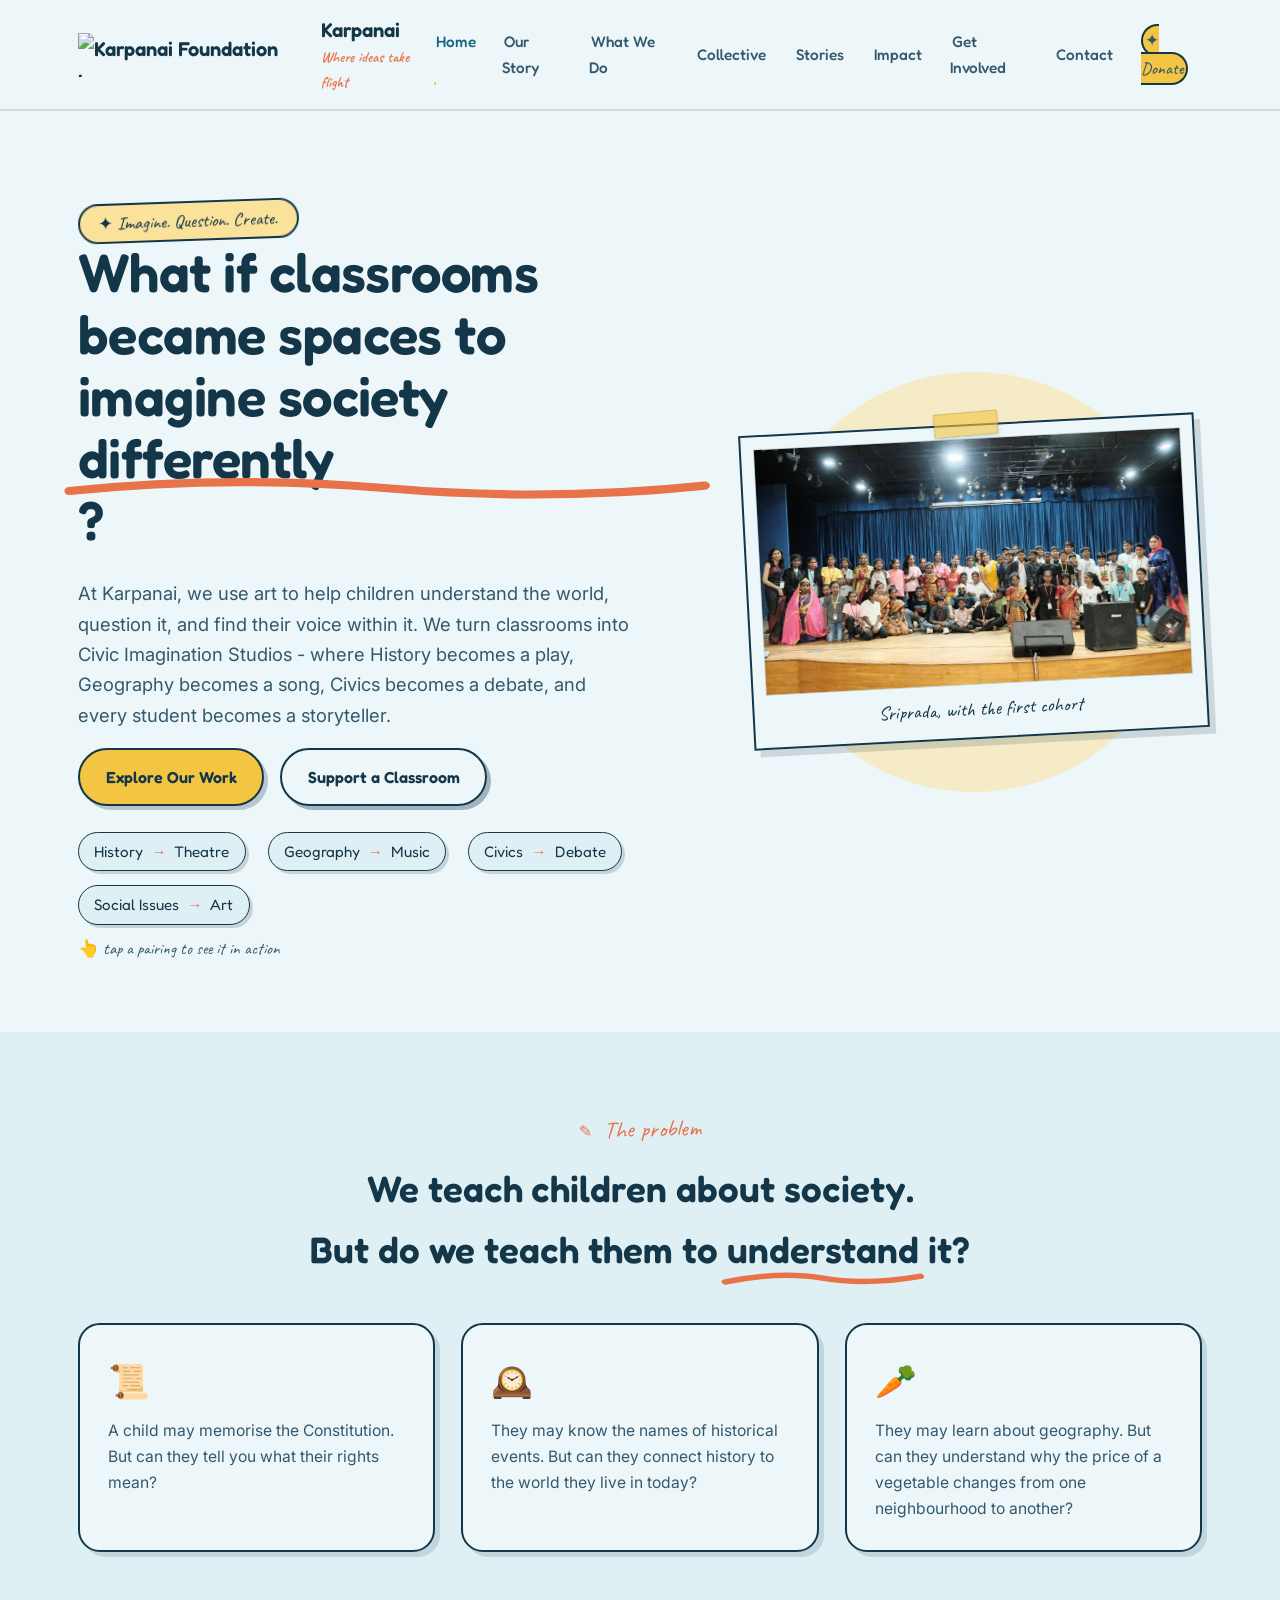
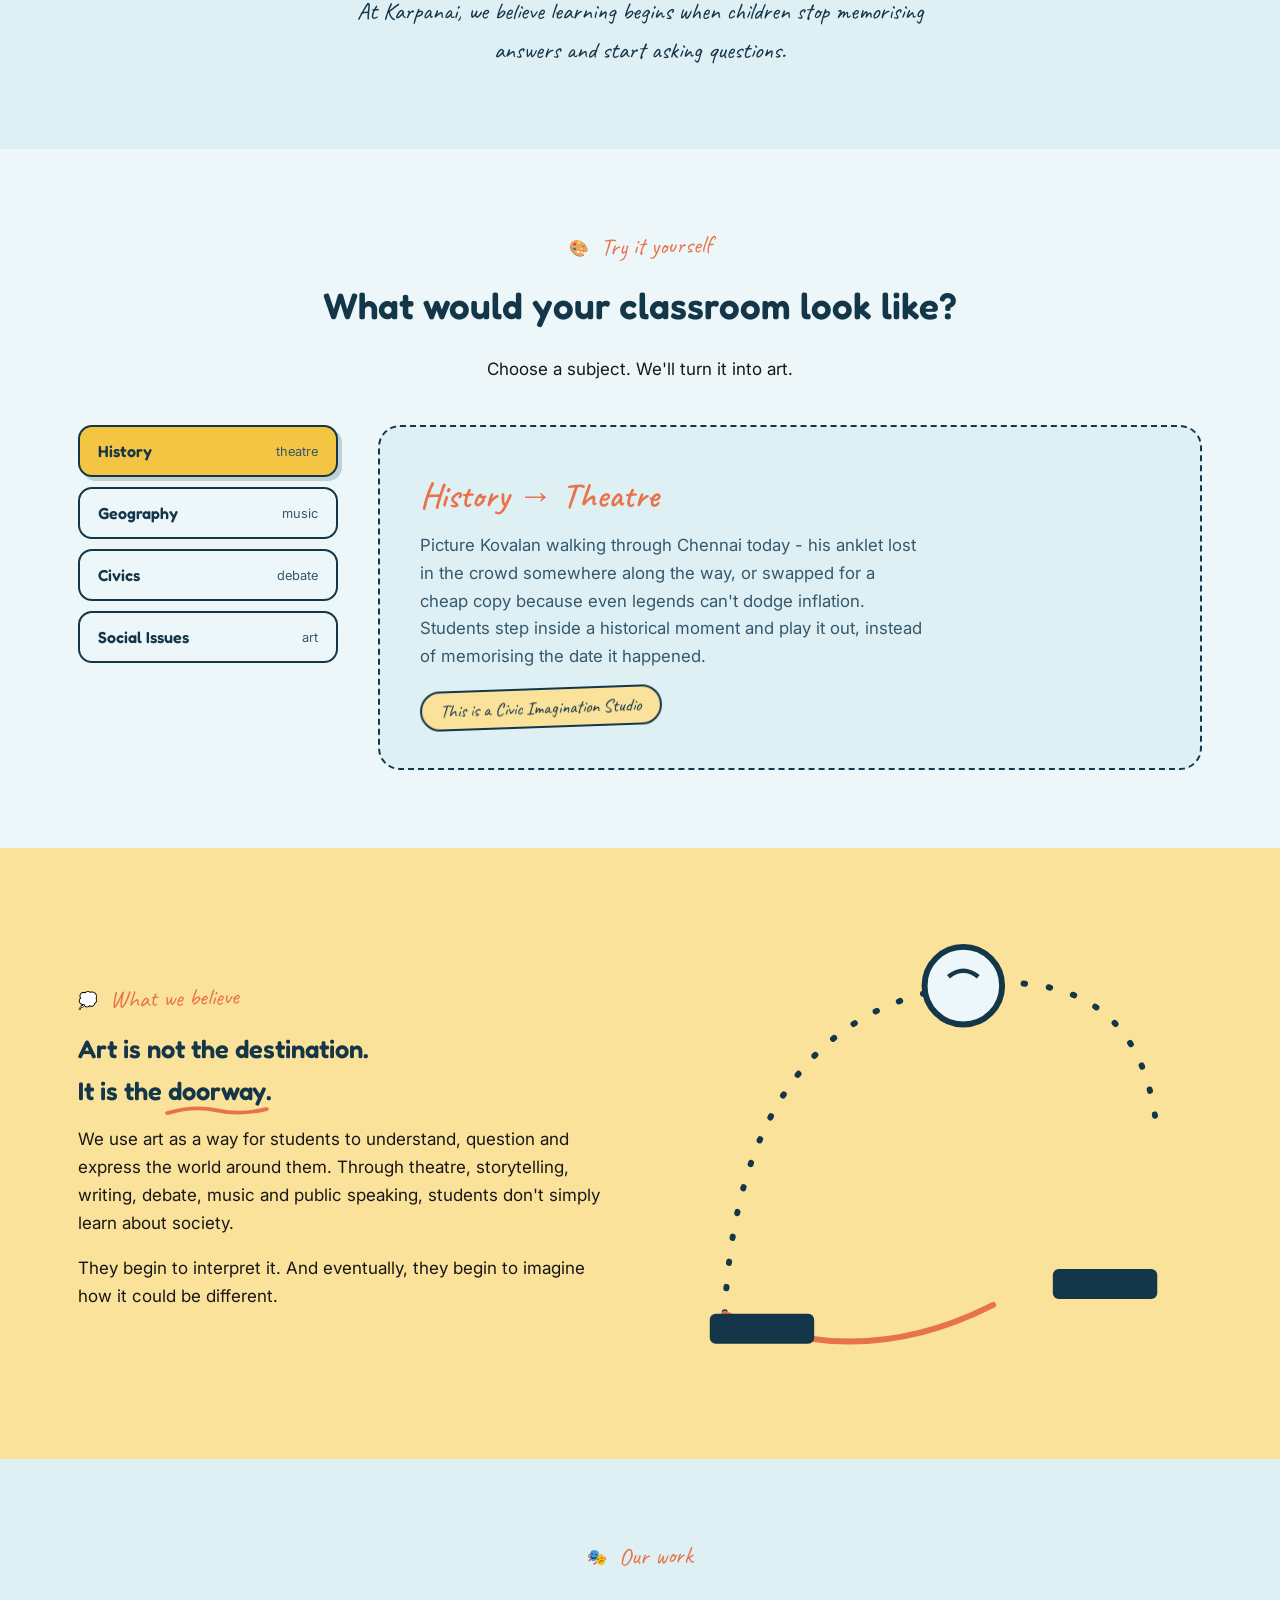
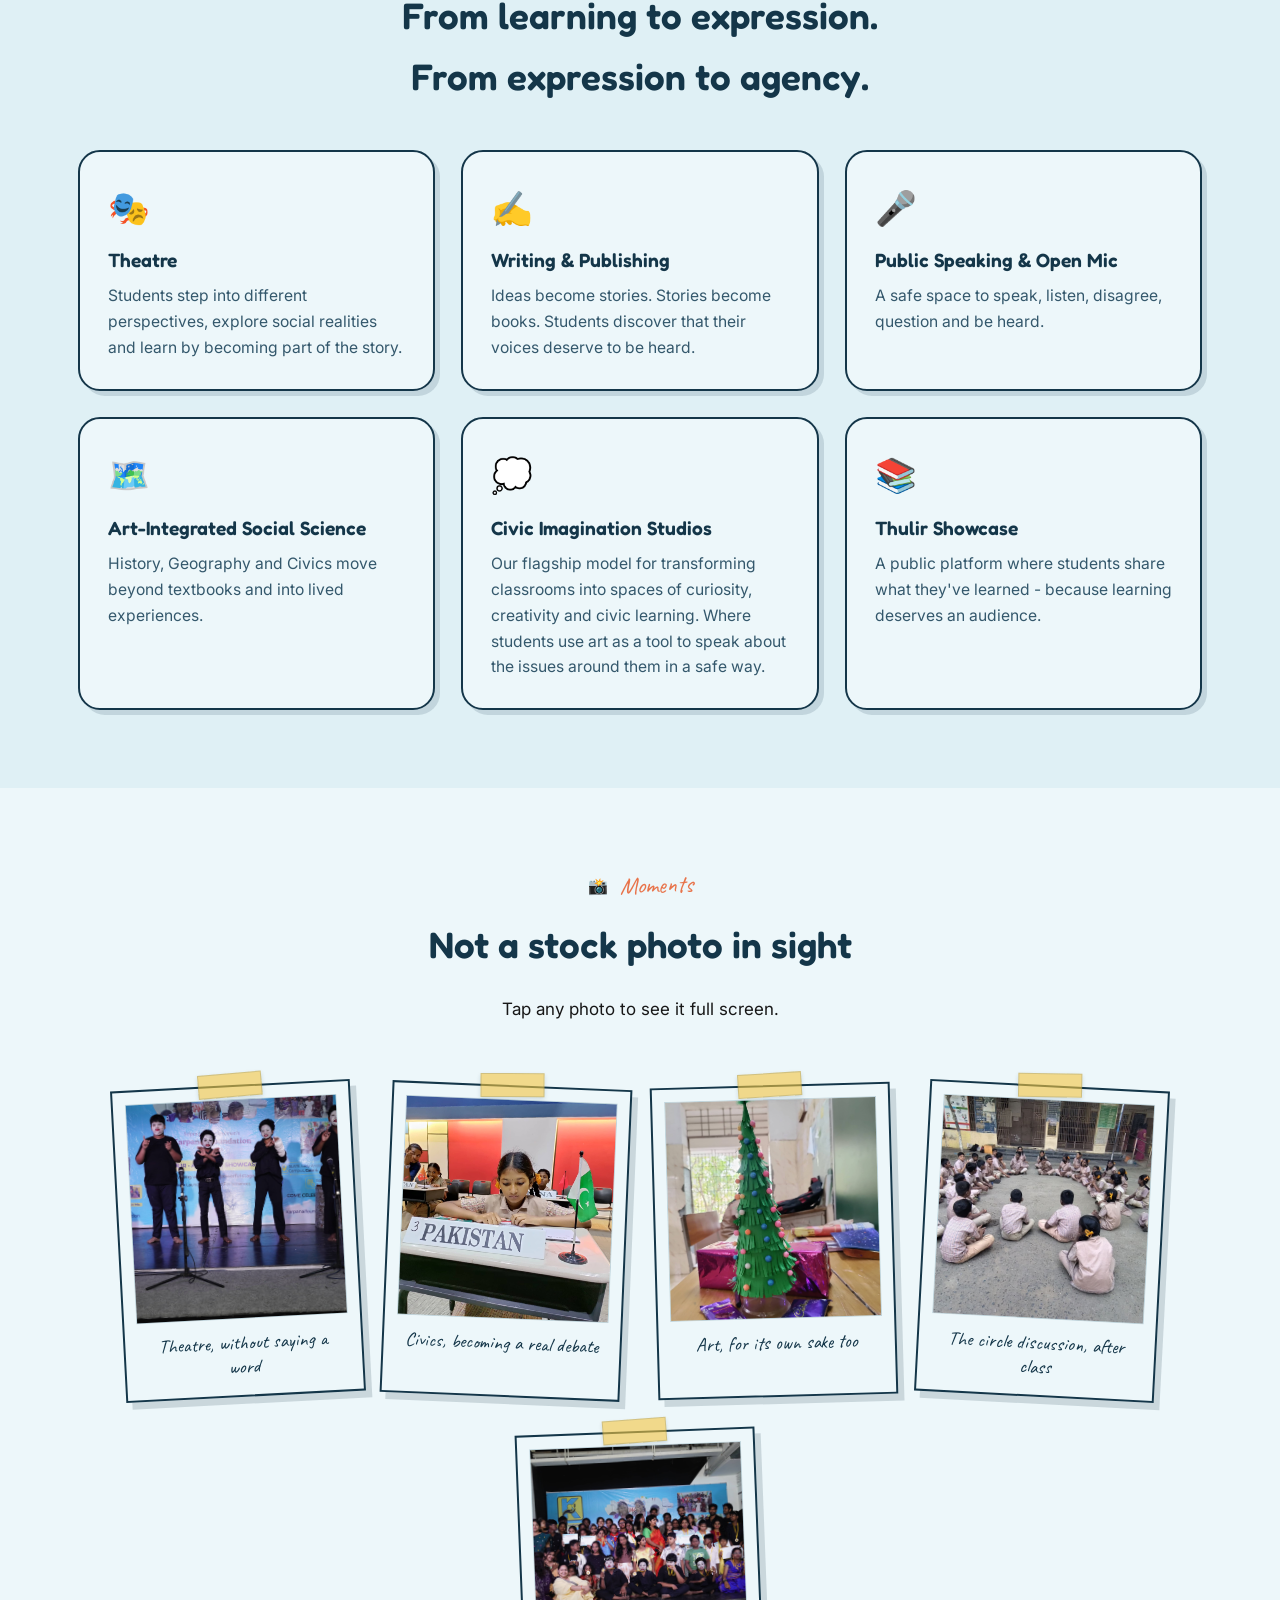
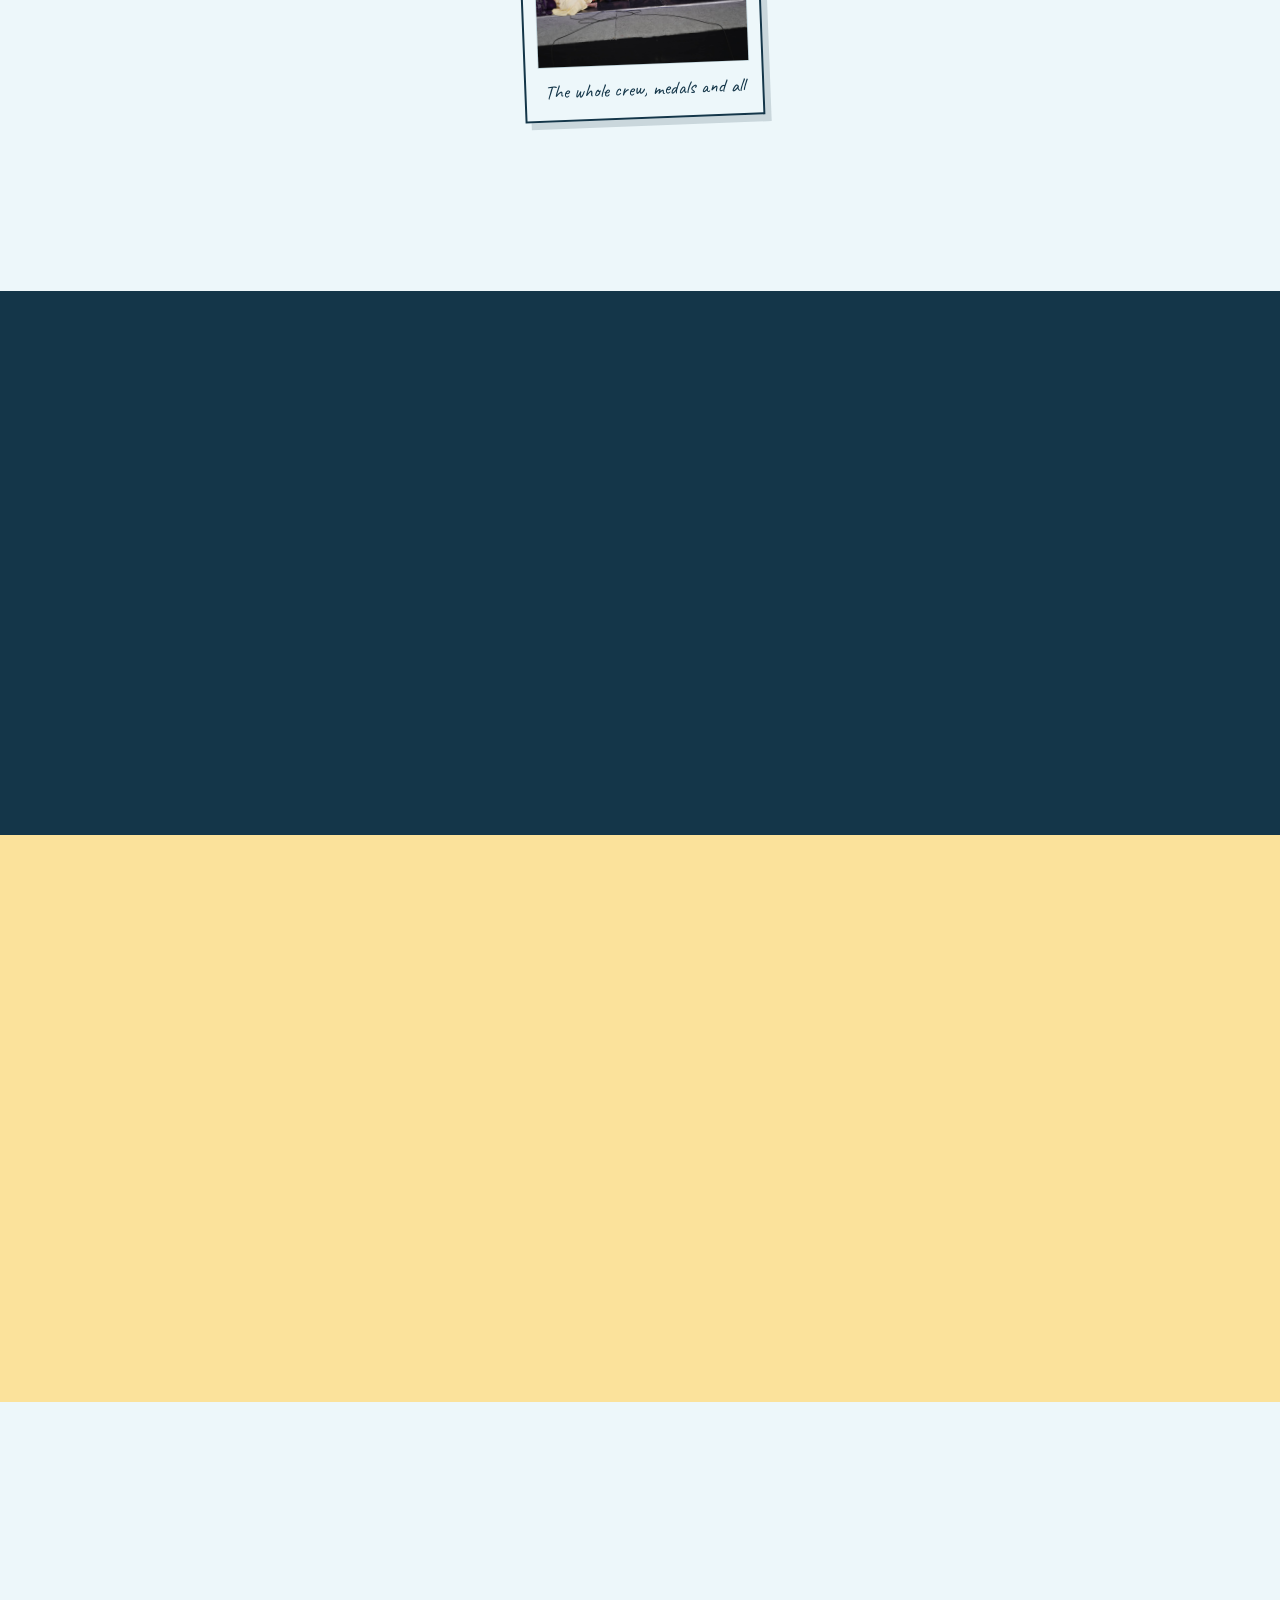
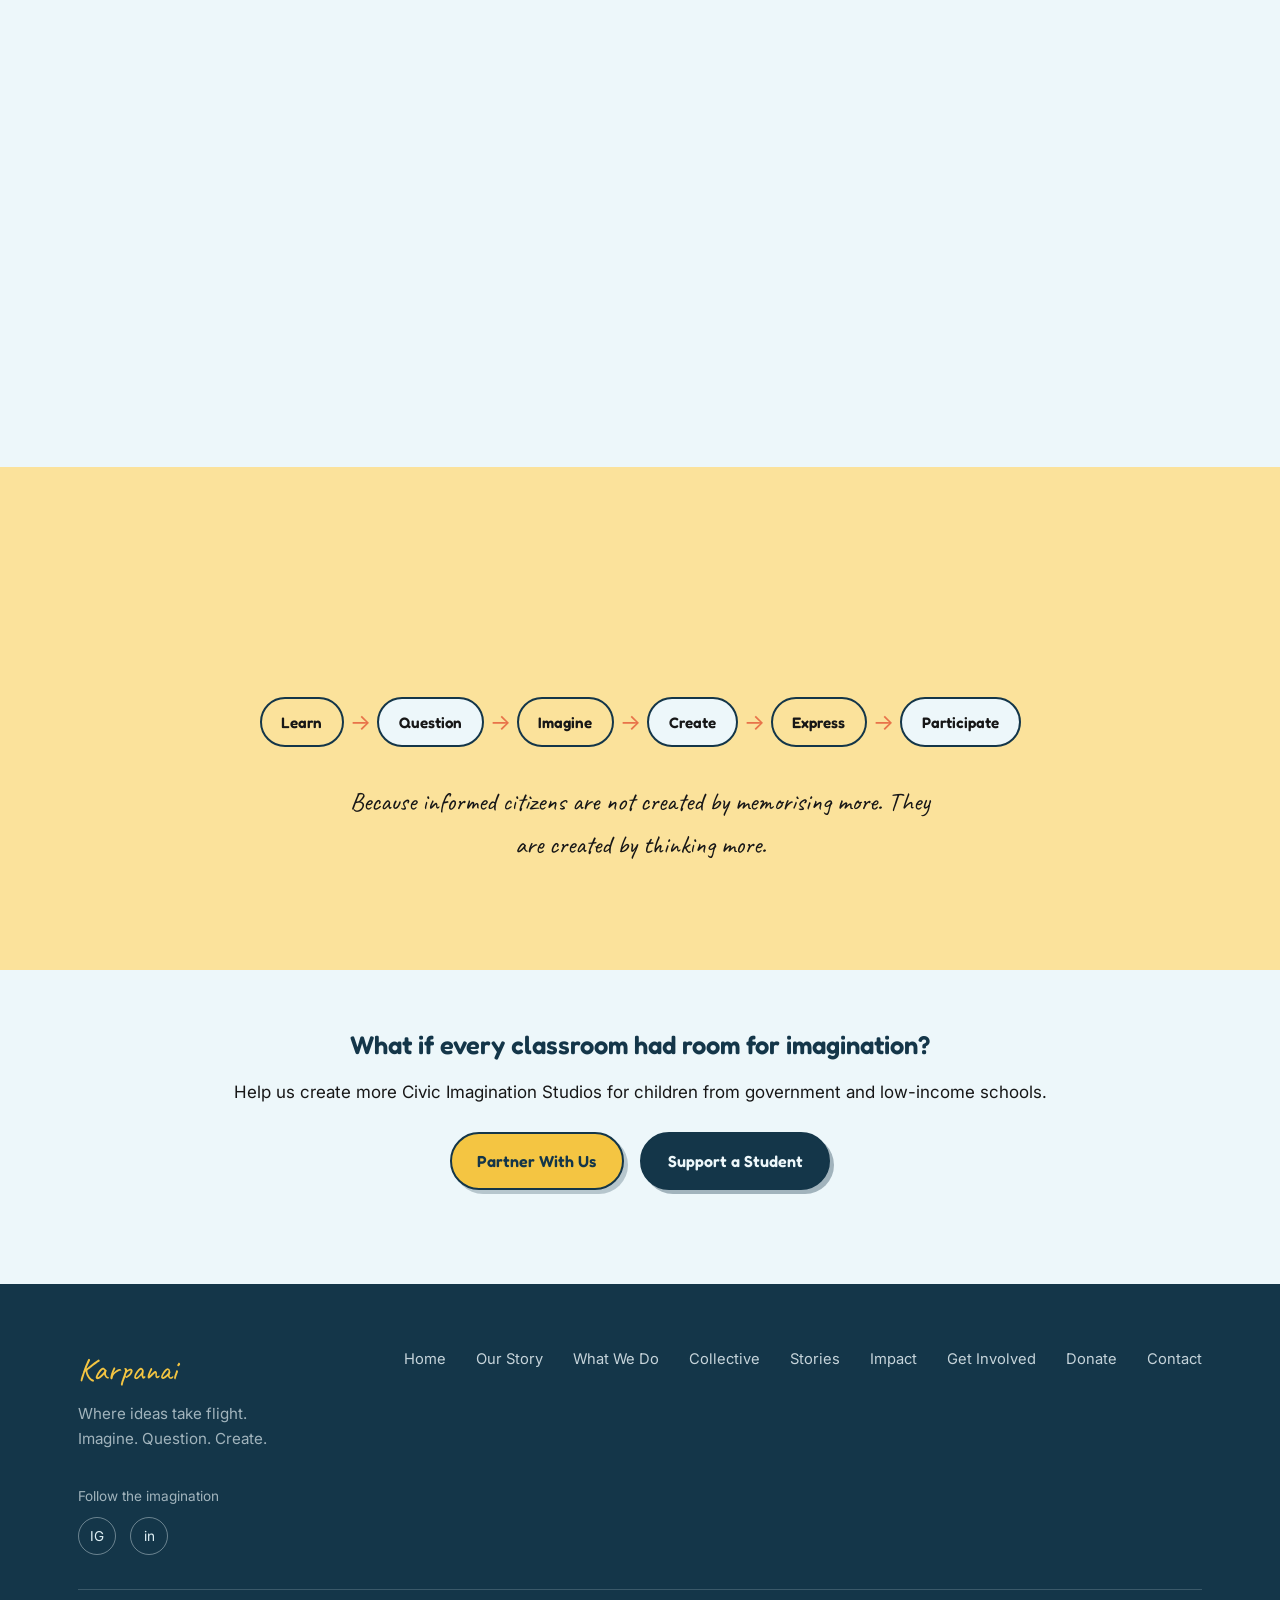
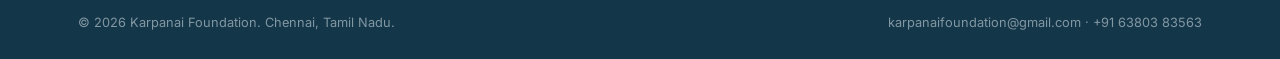
==== commit 54d759c7: "Add Karpanai Collective page and fix hero photo sizing - Add /collective/ page covering Karpanai Col" ====
--- a/index.html
+++ b/index.html
@@ -20,6 +20,7 @@
       <li><a href="./">Home</a></li>
       <li><a href="our-story/">Our Story</a></li>
       <li><a href="what-we-do/">What We Do</a></li>
+      <li><a href="collective/">Collective</a></li>
       <li><a href="stories/">Stories</a></li>
       <li><a href="impact/">Impact</a></li>
       <li><a href="get-involved/">Get Involved</a></li>
@@ -51,28 +52,16 @@
       </div>
       <p class="chip-hint"><span class="chip-hint-point">👆</span> tap a pairing to see it in action</p>
     </div>
-    <div class="hero-art reveal reveal-delay-2" aria-hidden="true">
-      <svg viewBox="0 0 420 420" width="100%" style="overflow:visible">
-        <circle cx="210" cy="210" r="175" fill="#FBE29B" opacity="0.55"/>
-        <g class="floaty" style="--r:-4deg">
-          <path d="M70 250 q40 -80 130 -70" stroke="#143649" stroke-width="5" fill="none" stroke-linecap="round"/>
-          <circle cx="205" cy="176" r="34" fill="#F4C542" stroke="#143649" stroke-width="4"/>
-          <path d="M186 168 q19 -14 38 0" stroke="#143649" stroke-width="3.5" fill="none" stroke-linecap="round"/>
-          <circle cx="196" cy="180" r="3.4" fill="#143649"/>
-          <circle cx="216" cy="180" r="3.4" fill="#143649"/>
-        </g>
-        <g class="floaty" style="--r:3deg; animation-delay:.6s">
-          <rect x="255" y="230" width="90" height="68" rx="8" fill="#EDF7FA" stroke="#143649" stroke-width="4"/>
-          <path d="M270 250 h60 M270 264 h60 M270 278 h38" stroke="#143649" stroke-width="3" stroke-linecap="round"/>
-        </g>
-        <g class="floaty" style="--r:-2deg; animation-delay:1.1s">
-          <path d="M70 320 q70 40 150 8 q70 -30 145 20" stroke="#E8734A" stroke-width="4" fill="none" stroke-linecap="round" stroke-dasharray="2 14"/>
-        </g>
-        <g class="floaty" style="--r:5deg; animation-delay:.3s">
-          <path d="M300 110 q26 -8 40 14 q10 20 -12 30 q10 14 -6 24" stroke="#143649" stroke-width="4.5" fill="#EDF7FA" stroke-linecap="round"/>
-          <circle cx="330" cy="132" r="3" fill="#143649"/>
-        </g>
-      </svg>
+    <div class="hero-art reveal reveal-delay-2">
+      <div class="hero-art-blob" aria-hidden="true"></div>
+      <div class="scrap-gallery" style="padding:0; position:relative; z-index:1;">
+        <div class="scrap-item hero-photo floaty" style="--r:-3deg" data-full="assets/Project_Dhairiyam.jpeg" data-caption="Sriprada and the students of Project Dhairiyam, on stage together.">
+          <span class="scrap-tape"></span>
+          <img class="scrap-photo" src="assets/Project_Dhairiyam.jpeg" alt="Sriprada Muralikrishnan with students on stage at Project Dhairiyam" loading="lazy">
+          <div class="scrap-cap">Sriprada, with the first cohort</div>
+          <span class="scrap-zoom">⤢</span>
+        </div>
+      </div>
     </div>
   </div>
 </section>
@@ -224,6 +213,28 @@
   </div>
 </section>
 
+<section class="section-yellow">
+  <div class="wrap two-col">
+    <div class="reveal">
+      <span class="eyebrow"><span class="pin">🎙️</span> Our events arm</span>
+      <h2>We also hold a world record.</h2>
+      <p>Karpanai Collective runs open mics, workshops and gatherings for Chennai's artists and performers - formerly known as Pandorica's The Box. We've run 20+ events, and once kept an open mic going for 100 continuous hours.</p>
+      <p style="font-family:var(--font-hand); font-size:1.3rem; color:var(--coral);">60-70% of profits from every event fund Karpanai Foundation's classrooms.</p>
+      <a class="btn btn-coral" href="collective/">Meet the Collective →</a>
+    </div>
+    <div class="reveal reveal-delay-2" aria-hidden="true">
+      <svg viewBox="0 0 320 240" width="100%">
+        <rect x="40" y="50" width="240" height="140" rx="14" fill="#EDF7FA" stroke="#143649" stroke-width="4"/>
+        <circle cx="90" cy="100" r="16" fill="#E8734A"/>
+        <path d="M90 116 v40" stroke="#143649" stroke-width="4" stroke-linecap="round"/>
+        <path d="M70 190 h40" stroke="#143649" stroke-width="4" stroke-linecap="round"/>
+        <path d="M150 90 q60 -10 110 30" stroke="#143649" stroke-width="3" fill="none" stroke-dasharray="2 10" stroke-linecap="round"/>
+        <circle cx="265" cy="128" r="5" fill="#143649"/>
+      </svg>
+    </div>
+  </div>
+</section>
+
 <section>
   <div class="wrap two-col">
     <div class="scrap-gallery reveal" style="padding:0; justify-content:center;">
@@ -286,6 +297,7 @@
         <li><a href="./">Home</a></li>
         <li><a href="our-story/">Our Story</a></li>
         <li><a href="what-we-do/">What We Do</a></li>
+      <li><a href="collective/">Collective</a></li>
         <li><a href="stories/">Stories</a></li>
         <li><a href="impact/">Impact</a></li>
         <li><a href="get-involved/">Get Involved</a></li>
--- a/css/style.css
+++ b/css/style.css
@@ -280,7 +280,27 @@
 }
 .hero-art{
   position:relative;
-}
+  min-height: 420px;
+  display:flex;
+  align-items:center;
+}
+.hero-art-blob{
+  position:absolute;
+  top:50%; left:50%;
+  width:92%;
+  aspect-ratio: 1/1;
+  transform: translate(-50%,-50%);
+  border-radius:50%;
+  background: var(--yellow-soft);
+  opacity:.55;
+}
+.scrap-item.hero-photo{
+  width:100%;
+  max-width: 480px;
+  margin: 0 auto;
+}
+.hero-photo .scrap-photo{ height:auto; }
+.scrap-item.floaty:hover{ animation-play-state: paused; }
 .floaty{ animation: floaty 5s ease-in-out infinite; }
 @keyframes floaty{
   0%,100%{ transform: translateY(0) rotate(var(--r,0deg)); }
@@ -808,8 +828,8 @@
   border: 1px solid var(--line);
 }
 /* for wide banner/document images that would lose their text if cropped */
-.scrap-item-wide{ width: 340px; }
-.scrap-item-wide .scrap-photo{ height: 112px; object-fit: contain; }
+.scrap-item-wide{ width: 100%; max-width: 460px; }
+.scrap-item-wide .scrap-photo{ height: auto; object-fit: unset; }
 .scrap-cap{
   padding: 12px 4px 16px;
   font-family: var(--font-hand);
@@ -873,8 +893,7 @@
 @media (max-width: 560px){
   .scrap-item{ width: 44vw; }
   .scrap-photo{ height: 34vw; }
-  .scrap-item-wide{ width: 84vw; }
-  .scrap-item-wide .scrap-photo{ height: 27vw; }
+  .scrap-item-wide{ width: 100%; }
 }
 
 /* ---------- Lightbox ---------- */
@@ -937,3 +956,42 @@
   .lightbox-close{ top:8px; right:8px; }
   .lightbox-full{ bottom:8px; right:8px; }
 }
+
+/* founder portrait - a clean, untilted variant of .scrap-item */
+.scrap-item.scrap-portrait{
+  width: 100%;
+  max-width: 420px;
+  margin: 0 auto;
+  padding: 0;
+  border-radius: var(--radius);
+  transform: none !important;
+  box-shadow: 8px 8px 0 rgba(20,54,73,.18);
+}
+.scrap-item.scrap-portrait:hover{
+  transform: translateY(-5px) !important;
+  box-shadow: 10px 13px 0 rgba(20,54,73,.22);
+}
+.scrap-item.scrap-portrait .scrap-photo{
+  height: auto;
+  border: 0;
+  border-radius: var(--radius) var(--radius) 0 0;
+}
+.scrap-item.scrap-portrait .scrap-cap{
+  font-family: var(--font-head);
+  font-weight: 600;
+  font-size: 1rem;
+}
+.founder-milestones{
+  display:flex; flex-wrap:wrap; gap: 10px 14px;
+  margin: 14px 0 18px;
+  font-family: var(--font-head);
+  font-size: .9rem;
+}
+.founder-milestones span{
+  display:inline-flex; align-items:center; gap:6px;
+  background: var(--paper-dim);
+  border: 1.5px dashed var(--ink);
+  border-radius: 999px;
+  padding: .4em 1em;
+}
+.founder-milestones b{ color: var(--coral); font-weight:600; }
